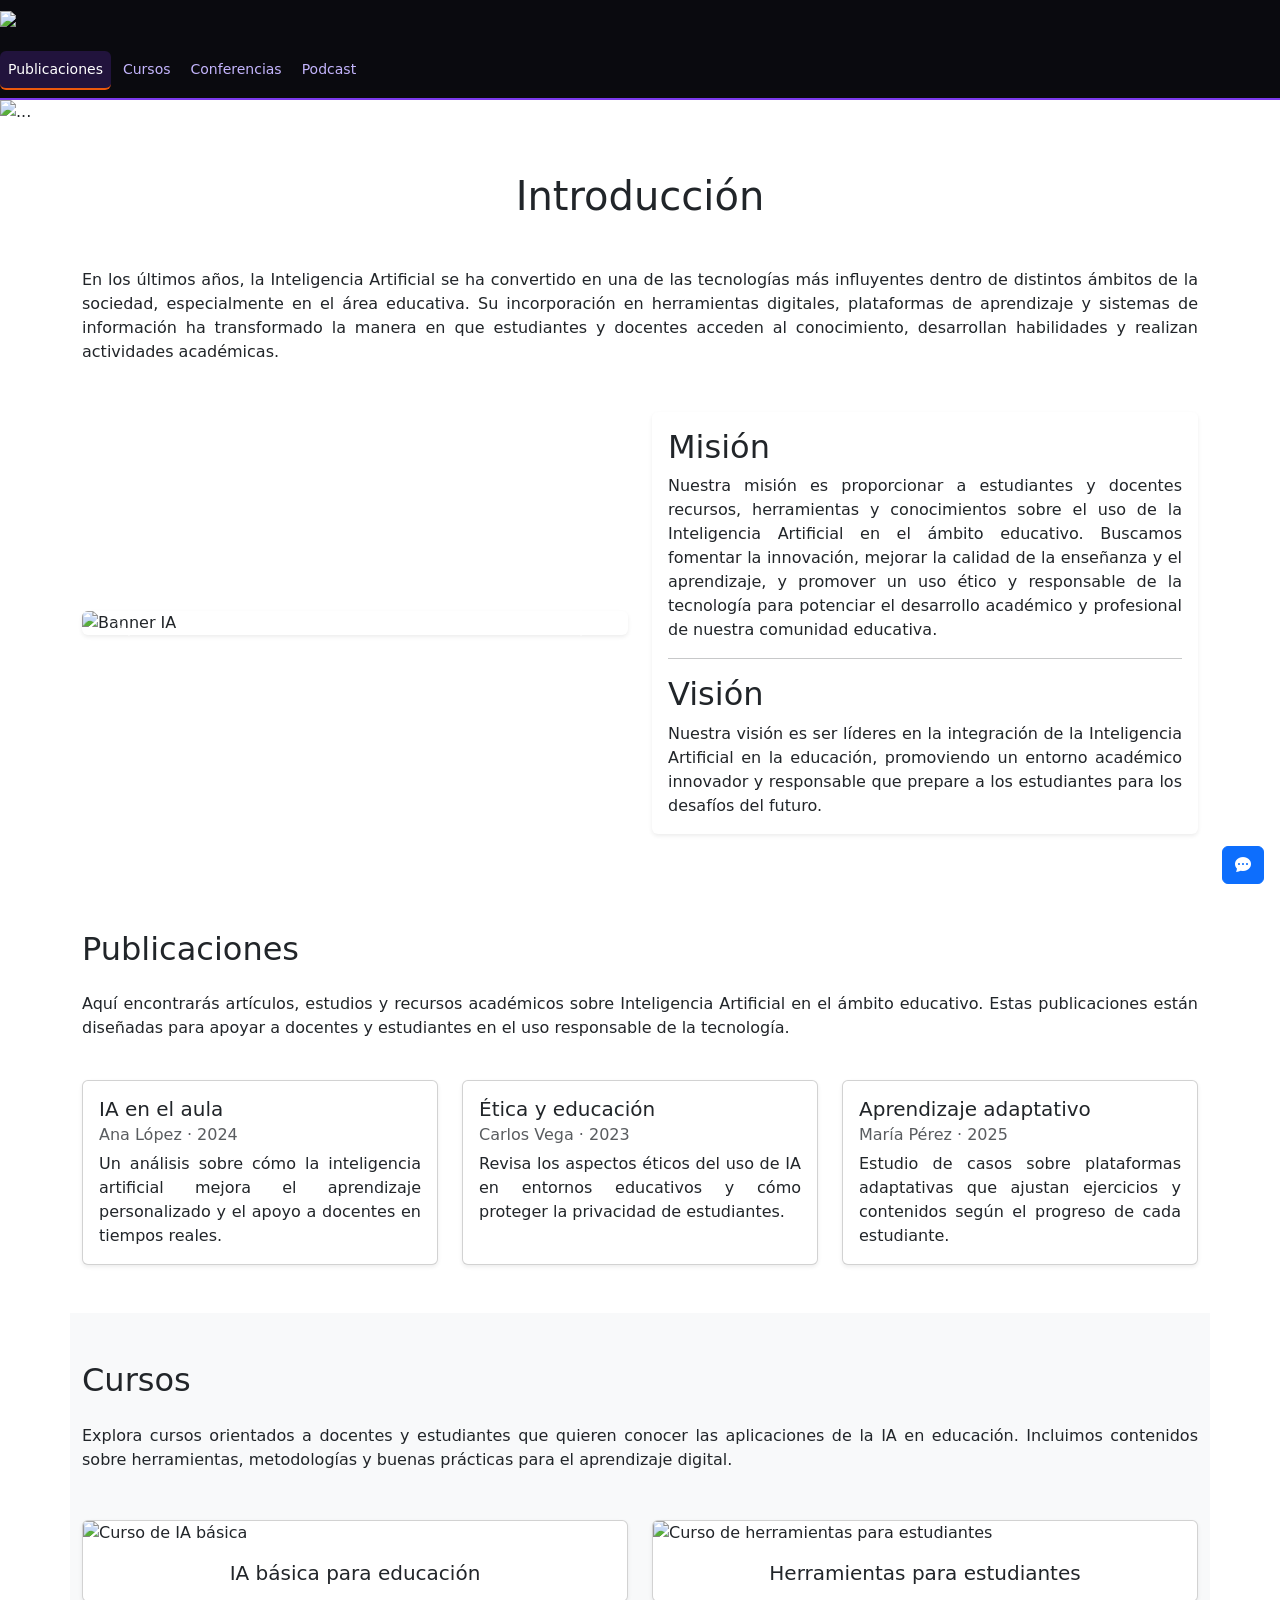
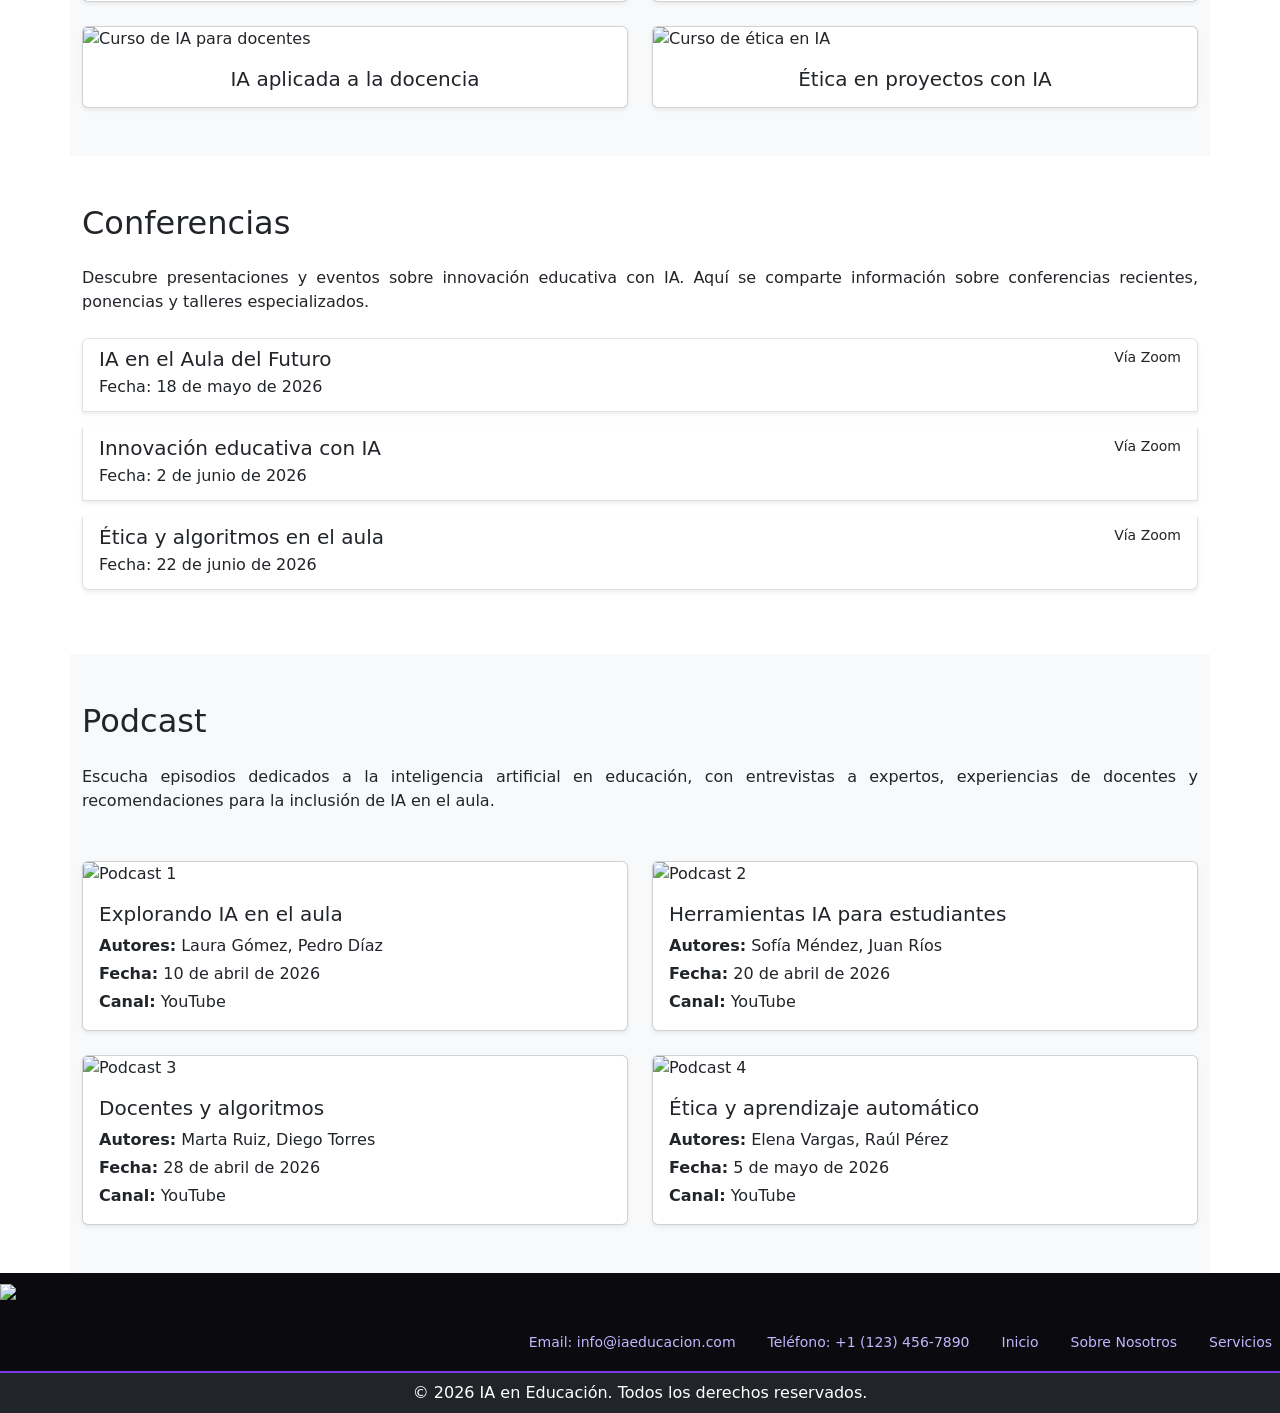
==== Index.html @ c2a64fc9 "Add files via upload" ====
<!doctype html>
<html lang="en">
  <head>
    <meta charset="utf-8">
    <meta name="viewport" content="width=device-width, initial-scale=1">
    <title>IA en educación e investigación</title>
    <link href="https://cdn.jsdelivr.net/npm/bootstrap@5.3.8/dist/css/bootstrap.min.css" rel="stylesheet" integrity="sha384-sRIl4kxILFvY47J16cr9ZwB07vP4J8+LH7qKQnuqkuIAvNWLzeN8tE5YBujZqJLB" crossorigin="anonymous">
    <link rel="stylesheet" href="https://cdn.jsdelivr.net/npm/bootstrap-icons@1.10.5/font/bootstrap-icons.css">
    <link rel="stylesheet" href="Styles.css">
  </head>

  <body>

    <!-- Navegación -->

    <nav class="navbar navbar-expand-lg navbar-dark ia-navbar sticky-top">
      <div class="container-x1">
        <a class="navbar-brand" href="#">
          <img src="Logos/Logo.png" height="40" class="d-inline-block align-text-top">
        </a>
        <button class="navbar-toggler" type="button" data-bs-toggle="collapse" data-bs-target="#navMenu">
          <span class="navbar-toggler-icon"></span>
        </button>
        <div class="collapse navbar-collapse justify-content-end" id="navMenu">
          <ul class="navbar-nav gap-1">
            <li class="nav-item">
              <a class="nav-link ia-nav-link active" href="#publicaciones">Publicaciones</a>
            </li>
            <li class="nav-item">
              <a class="nav-link ia-nav-link" href="#cursos">Cursos</a>
            </li>
            <li class="nav-item">
              <a class="nav-link ia-nav-link" href="#conferencias">Conferencias</a>
            </li>
            <li class="nav-item">
              <a class="nav-link ia-nav-link" href="#podcast">Podcast</a> 
            </li>
          </ul>
        </div>
      </div>
   </nav>
      
    <!-- Carrusel -->

    <div id="carouselExampleSlidesOnly" class="carousel slide" data-bs-ride="carousel">
        <div class="carousel-inner" data-bs-interval="1000">
            <div class="carousel-item active">
              <img src="Logos/Banner.png" class="d-block w-100" alt="...">
            </div>
           <div class="carousel-item">
             <img src="Logos/IA_Alumno.png" class="d-block w-100" alt="...">
           </div>
           <div class="carousel-item">
             <img src="Logos/IA_Docente.png" class="d-block w-100" alt="...">
           </div>
           <div class="carousel-item">
             <img src="Logos/Banner.png" class="d-block w-100" alt="...">
           </div>

       </div>
   </div> 

   <!-- Introducción -->
    <section class="container py-5">
      <div class="text-center mb-5">
        <h1>Introducción</h1>
      </div>
      <p class="mb-5" style="text-align: justify;">
        En los últimos años, la Inteligencia Artificial se ha convertido en una de las tecnologías más influyentes
        dentro de distintos ámbitos de la sociedad, especialmente en el área educativa. Su incorporación en herramientas digitales,
        plataformas de aprendizaje y sistemas de información ha transformado la manera en que estudiantes y docentes acceden al conocimiento,
        desarrollan habilidades y realizan actividades académicas.
      </p>

      <!--carrosel-->

      <div class="row align-items-center gy-4">
        <div class="col-lg-6">
          <div id="secondaryCarousel" class="carousel slide" data-bs-ride="carousel">
            <div class="carousel-indicators">
              <button type="button" data-bs-target="#secondaryCarousel" data-bs-slide-to="0" class="active" aria-current="true" aria-label="Slide 1"></button>
              <button type="button" data-bs-target="#secondaryCarousel" data-bs-slide-to="1" aria-label="Slide 2"></button>
              <button type="button" data-bs-target="#secondaryCarousel" data-bs-slide-to="2" aria-label="Slide 3"></button>
            </div>
            <div class="carousel-inner rounded shadow-sm">
              <div class="carousel-item active">
                <img src="Logos/Banner.png" class="d-block w-100" alt="Banner IA">
              </div>
              <div class="carousel-item">
                <img src="Logos/IA_Alumno.png" class="d-block w-100" alt="IA para alumnos">
              </div>
              <div class="carousel-item">
                <img src="Logos/IA_Docente.png" class="d-block w-100" alt="IA para docentes">
              </div>
            </div>
            <button class="carousel-control-prev" type="button" data-bs-target="#secondaryCarousel" data-bs-slide="prev">
              <span class="carousel-control-prev-icon" aria-hidden="true"></span>
              <span class="visually-hidden">Anterior</span>
            </button>
            <button class="carousel-control-next" type="button" data-bs-target="#secondaryCarousel" data-bs-slide="next">
              <span class="carousel-control-next-icon" aria-hidden="true"></span>
              <span class="visually-hidden">Siguiente</span>
            </button>
          </div>
        </div>
 
       <!--Mision/Visión-->

        <div class="col-lg-6">
          <div class="card border-0 shadow-sm">
            <div class="card-body">
              <h2 class="card-title">Misión</h2>
              <p class="card-text" style="text-align: justify;">
                Nuestra misión es proporcionar a estudiantes y docentes recursos, herramientas y conocimientos sobre el uso de la Inteligencia Artificial
                en el ámbito educativo. Buscamos fomentar la innovación, mejorar la calidad de la enseñanza y el aprendizaje, y promover un uso ético y responsable
                de la tecnología para potenciar el desarrollo académico y profesional de nuestra comunidad educativa.
              </p>
              <hr>
              <h2 class="card-title">Visión</h2>
              <p class="card-text" style="text-align: justify;">
                Nuestra visión es ser líderes en la integración de la Inteligencia Artificial en la educación, promoviendo un entorno académico innovador y responsable
                que prepare a los estudiantes para los desafíos del futuro.
              </p>
            </div>
          </div>
        </div>
      </div>
    </section>

    <!-- Secciones del menú -->

    <!--Publicaciones-->
    <section id="publicaciones" class="container py-5">
      <h2 class="mb-4">Publicaciones</h2>
      <p style="text-align: justify;">Aquí encontrarás artículos, estudios y recursos académicos sobre Inteligencia Artificial en el ámbito educativo. Estas publicaciones están diseñadas para apoyar a docentes y estudiantes en el uso responsable de la tecnología.</p>
      <div class="row row-cols-1 row-cols-md-2 row-cols-xl-3 g-4 mt-3">
        <div class="col">
          <div class="card h-100 shadow-sm">
            <div class="card-body">
              <h5 class="card-title">IA en el aula</h5>
              <h6 class="card-subtitle mb-2 text-muted">Ana López · 2024</h6>
              <p class="card-text" style="text-align: justify;">Un análisis sobre cómo la inteligencia artificial mejora el aprendizaje personalizado y el apoyo a docentes en tiempos reales.</p>
            </div>
          </div>
        </div>
        <div class="col">
          <div class="card h-100 shadow-sm">
            <div class="card-body">
              <h5 class="card-title">Ética y educación</h5>
              <h6 class="card-subtitle mb-2 text-muted">Carlos Vega · 2023</h6>
              <p class="card-text" style="text-align: justify;">Revisa los aspectos éticos del uso de IA en entornos educativos y cómo proteger la privacidad de estudiantes.</p>
            </div>
          </div>
        </div>
        <div class="col">
          <div class="card h-100 shadow-sm">
            <div class="card-body">
              <h5 class="card-title">Aprendizaje adaptativo</h5>
              <h6 class="card-subtitle mb-2 text-muted">María Pérez · 2025</h6>
              <p class="card-text" style="text-align: justify;">Estudio de casos sobre plataformas adaptativas que ajustan ejercicios y contenidos según el progreso de cada estudiante.</p>
            </div>
          </div>
        </div>
      </div>
    </section>

    <!--Cursos-->

    <section id="cursos" class="container py-5 bg-light">
      <h2 class="mb-4">Cursos</h2>
      <p style="text-align: justify;">Explora cursos orientados a docentes y estudiantes que quieren conocer las aplicaciones de la IA en educación. Incluimos contenidos sobre herramientas, metodologías y buenas prácticas para el aprendizaje digital.</p>
      <div class="row row-cols-1 row-cols-md-2 g-4 mt-4">
        <div class="col">
          <div class="card h-100 shadow-sm">
            <img src="Logos/Banner.png" class="card-img-top" alt="Curso de IA básica">
            <div class="card-body text-center">
              <h5 class="card-title mb-0">IA básica para educación</h5>
            </div>
          </div>
        </div>
        <div class="col">
          <div class="card h-100 shadow-sm">
            <img src="Logos/IA_Alumno.png" class="card-img-top" alt="Curso de herramientas para estudiantes">
            <div class="card-body text-center">
              <h5 class="card-title mb-0">Herramientas para estudiantes</h5>
            </div>
          </div>
        </div>
        <div class="col">
          <div class="card h-100 shadow-sm">
            <img src="Logos/IA_Docente.png" class="card-img-top" alt="Curso de IA para docentes">
            <div class="card-body text-center">
              <h5 class="card-title mb-0">IA aplicada a la docencia</h5>
            </div>
          </div>
        </div>
        <div class="col">
          <div class="card h-100 shadow-sm">
            <img src="Logos/Logo.png" class="card-img-top" alt="Curso de ética en IA">
            <div class="card-body text-center">
              <h5 class="card-title mb-0">Ética en proyectos con IA</h5>
            </div>
          </div>
        </div>
      </div>
    </section>

    <!-- Conferencias -->

    <section id="conferencias" class="container py-5">
      <h2 class="mb-4">Conferencias</h2>
      <p style="text-align: justify;">Descubre presentaciones y eventos sobre innovación educativa con IA. Aquí se comparte información sobre conferencias recientes, ponencias y talleres especializados.</p>
      <div class="list-group mt-4">
        <div class="list-group-item list-group-item-action shadow-sm mb-3">
          <div class="d-flex w-100 justify-content-between">
            <h5 class="mb-1">IA en el Aula del Futuro</h5>
            <small>Vía Zoom</small>
          </div>
          <p class="mb-1">Fecha: 18 de mayo de 2026</p>
        </div>
        <div class="list-group-item list-group-item-action shadow-sm mb-3">
          <div class="d-flex w-100 justify-content-between">
            <h5 class="mb-1">Innovación educativa con IA</h5>
            <small>Vía Zoom</small>
          </div>
          <p class="mb-1">Fecha: 2 de junio de 2026</p>
        </div>
        <div class="list-group-item list-group-item-action shadow-sm mb-3">
          <div class="d-flex w-100 justify-content-between">
            <h5 class="mb-1">Ética y algoritmos en el aula</h5>
            <small>Vía Zoom</small>
          </div>
          <p class="mb-1">Fecha: 22 de junio de 2026</p>
        </div>
      </div>
    </section>

    <!-- Podcast -->

    <section id="podcast" class="container py-5 bg-light">
      <h2 class="mb-4">Podcast</h2>
      <p style="text-align: justify;">Escucha episodios dedicados a la inteligencia artificial en educación, con entrevistas a expertos, experiencias de docentes y recomendaciones para la inclusión de IA en el aula.</p>
      <div class="row row-cols-1 row-cols-md-2 g-4 mt-4">
        <div class="col">
          <div class="card h-100 shadow-sm">
            <img src="Logos/Banner.png" class="card-img-top" alt="Podcast 1">
            <div class="card-body">
              <h5 class="card-title">Explorando IA en el aula</h5>
              <p class="mb-1"><strong>Autores:</strong> Laura Gómez, Pedro Díaz</p>
              <p class="mb-1"><strong>Fecha:</strong> 10 de abril de 2026</p>
              <p class="mb-0"><strong>Canal:</strong> YouTube </p>
            </div>
          </div>
        </div>
        <div class="col">
          <div class="card h-100 shadow-sm">
            <img src="Logos/IA_Alumno.png" class="card-img-top" alt="Podcast 2">
            <div class="card-body">
              <h5 class="card-title">Herramientas IA para estudiantes</h5>
              <p class="mb-1"><strong>Autores:</strong> Sofía Méndez, Juan Ríos</p>
              <p class="mb-1"><strong>Fecha:</strong> 20 de abril de 2026</p>
              <p class="mb-0"><strong>Canal:</strong> YouTube </p>
            </div>
          </div>
        </div>
        <div class="col">
          <div class="card h-100 shadow-sm">
            <img src="Logos/IA_Docente.png" class="card-img-top" alt="Podcast 3">
            <div class="card-body">
              <h5 class="card-title">Docentes y algoritmos</h5>
              <p class="mb-1"><strong>Autores:</strong> Marta Ruiz, Diego Torres</p>
              <p class="mb-1"><strong>Fecha:</strong> 28 de abril de 2026</p>
              <p class="mb-0"><strong>Canal:</strong> YouTube </p>
            </div>
          </div>
        </div>
        <div class="col">
          <div class="card h-100 shadow-sm">
            <img src="Logos/Logo.png" class="card-img-top" alt="Podcast 4">
            <div class="card-body">
              <h5 class="card-title">Ética y aprendizaje automático</h5>
              <p class="mb-1"><strong>Autores:</strong> Elena Vargas, Raúl Pérez</p>
              <p class="mb-1"><strong>Fecha:</strong> 5 de mayo de 2026</p>
              <p class="mb-0"><strong>Canal:</strong> YouTube </p>
            </div>
          </div>
        </div>
      </div>
    </section>

    <!--Footer-->
    <footer class="navbar navbar-expand-lg navbar-dark ia-navbar">
      <div class="container-x1 w-100">
        <a class="navbar-brand" href="#">
          <img src="Logos/Logo.png" height="40" class="d-inline-block align-text-top">
        </a>
        <button class="navbar-toggler" type="button" data-bs-toggle="collapse" data-bs-target="#footerMenu">
          <span class="navbar-toggler-icon"></span>
        </button>
        <div class="collapse navbar-collapse justify-content-end" id="footerMenu">
          <ul class="navbar-nav gap-3">
            <li class="nav-item">
              <span class="nav-link ia-nav-link">Email: info@iaeducacion.com</span>
            </li>
            <li class="nav-item">
              <span class="nav-link ia-nav-link">Teléfono: +1 (123) 456-7890</span>
            </li>
            <li class="nav-item">
              <a class="nav-link ia-nav-link" href="#">Inicio</a>
            </li>
            <li class="nav-item">
              <a class="nav-link ia-nav-link" href="#">Sobre Nosotros</a>
            </li>
            <li class="nav-item">
              <a class="nav-link ia-nav-link" href="#">Servicios</a>
            </li>
          </ul>
        </div>
      </div>
    </footer>
    <div class="bg-dark text-white text-center py-2">
      <p class="mb-0">&copy; 2026 IA en Educación. Todos los derechos reservados.</p>
    </div>

    <!-- Contacto -->

    <div class="modal fade" id="contactModal" tabindex="-1" aria-labelledby="contactModalLabel" aria-hidden="true">
      <div class="modal-dialog">
        <div class="modal-content">
          <div class="modal-header">
            <h5 class="modal-title" id="contactModalLabel">Contacto</h5>
            <button type="button" class="btn-close" data-bs-dismiss="modal" aria-label="Close"></button>
          </div>
          <div class="modal-body">
            <form action="https://formspree.io/f/xzdkbznb" method="POST">
              <div class="mb-3">
                <label for="name" class="form-label">Nombre Completo:</label>
                <input type="text" class="form-control" id="name" name="name" required>
              </div>
              <div class="mb-3">
                <label for="email" class="form-label">Email:</label>
                <input type="email" class="form-control" id="email" name="email" required>
              </div>
              <div class="mb-3">
                <label for="message" class="form-label">Mensaje:</label>
                <textarea class="form-control" id="message" name="message" rows="3" required></textarea>
              </div>
              <button type="submit" class="btn btn-primary">Enviar</button>
            </form>
          </div>
        </div>
      </div>
    </div>
     
    <!-- Botón flotante para contacto -->
    <button type="button" class="btn btn-primary position-fixed bottom-0 end-0 m-3" data-bs-toggle="modal" data-bs-target="#contactModal" style="z-index: 1050;">
      <i class="bi bi-chat-dots-fill"></i>
    </button>

    <script src="https://cdn.jsdelivr.net/npm/bootstrap@5.3.8/dist/js/bootstrap.bundle.min.js" integrity="sha384-FKyoEForCGlyvwx9Hj09JcYn3nv7wiPVlz7YYwJrWVcXK/BmnVDxM+D2scQbITxI" crossorigin="anonymous"></script>
  </body>
</html>
---- Styles.css ----
:root{
    --dark-blank:        #0a0a0f;
    --dark-purple:       #2d1b69;
    --dark-blue:         #0f2d6b;
    --dark-green:        #0d3b2e;
    --accent-purple:     #7c3aed;
    --accent-blue:       #2563eb;
    --accent-green:      #059669;
    --warm-white:        #fafaf7;
    --warm-orange:       #ea580c;
    --warm-black:        #1a1a1a;
    --warm-orange-light: #fed7aa;
}

/* -- Navegación -- */
.ia-navbar {
    background-color: var(--dark-blank);
    border-bottom: 2px solid var(--accent-purple);
    min-height: 64px;
}
.ia-nav-link {
    color: #c4b5fd !important;
    border-radius: 6px;
    font-size: 14px;
    border-bottom: 2px solid transparent;
    transition: background 0.2s, color 0.2s;
}
.ia-nav-link:hover {
    background-color: rgba(124, 58, 237, 0.2);
    color: white !important;
}
.ia-nav-link.active {
    background-color: rgba(124, 58, 237, 0.2);
    color: white !important;
    border-bottom: 2px solid var(--warm-orange);
}
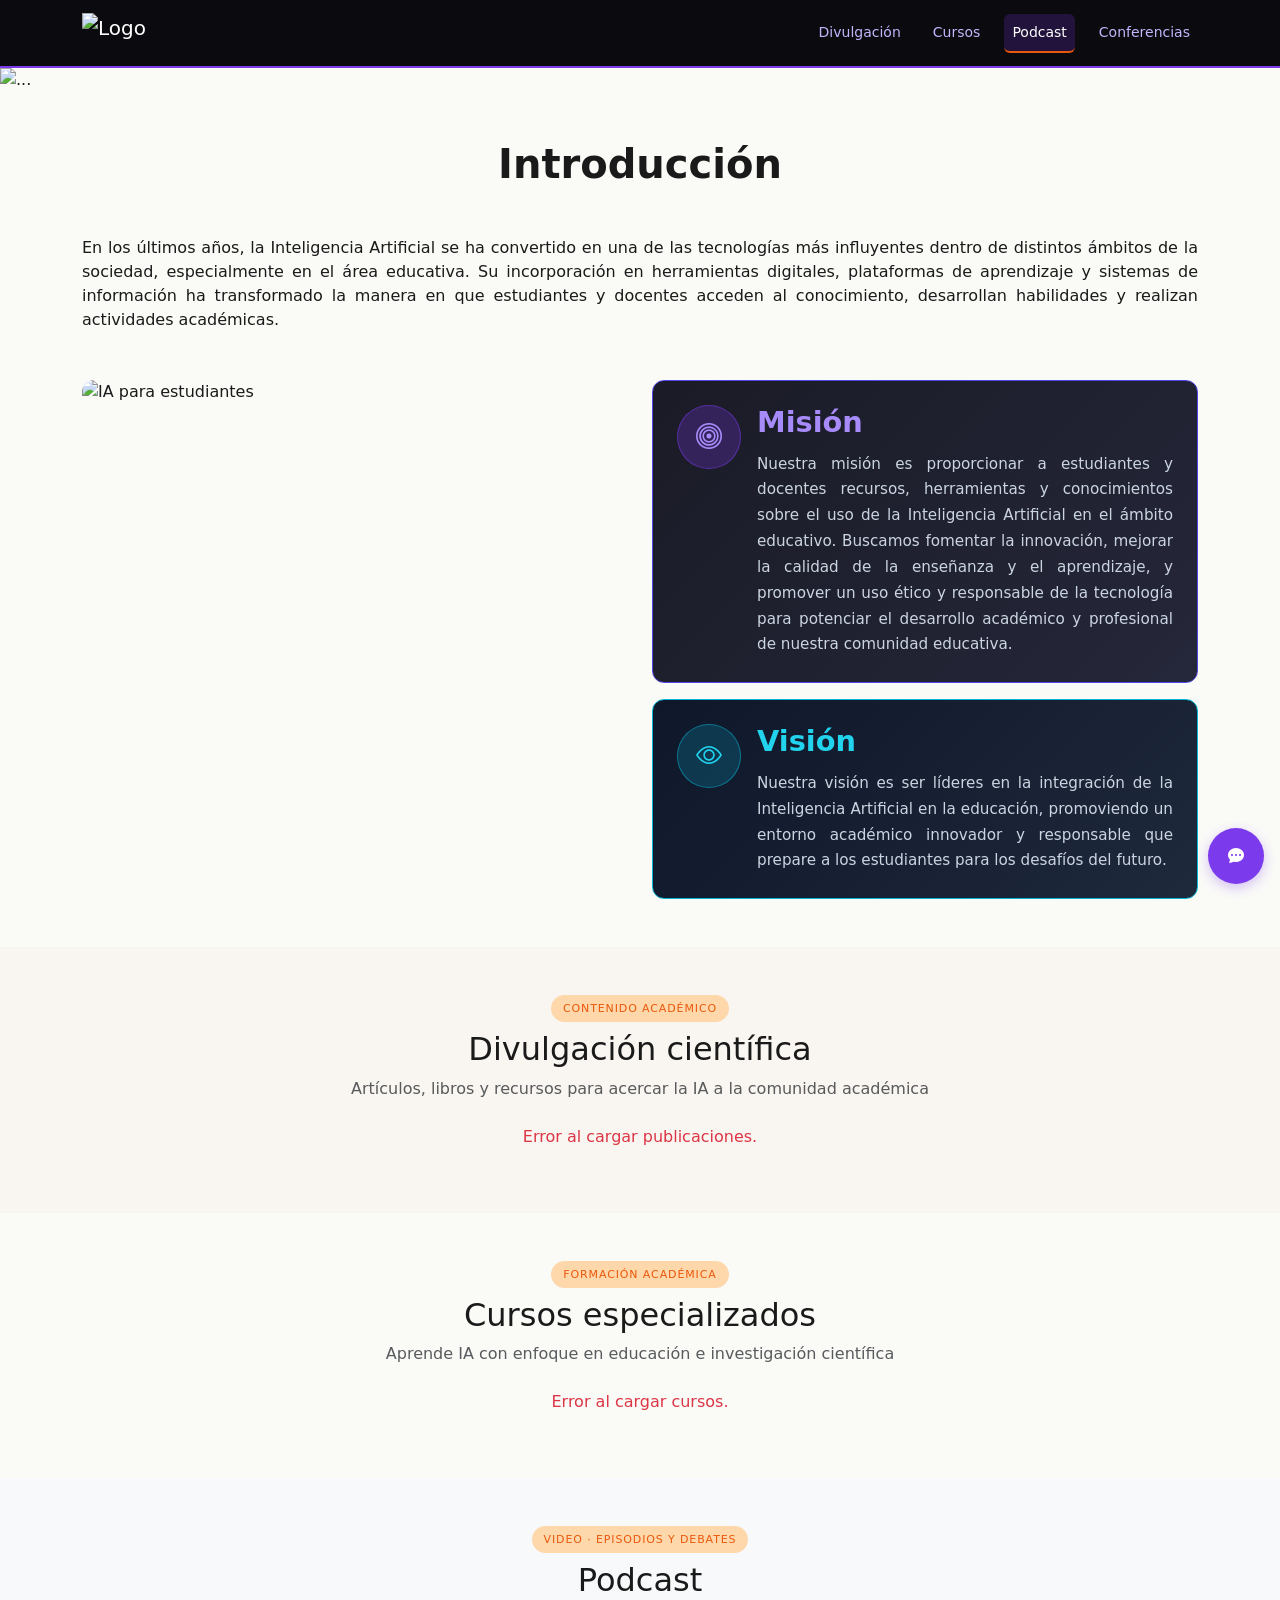
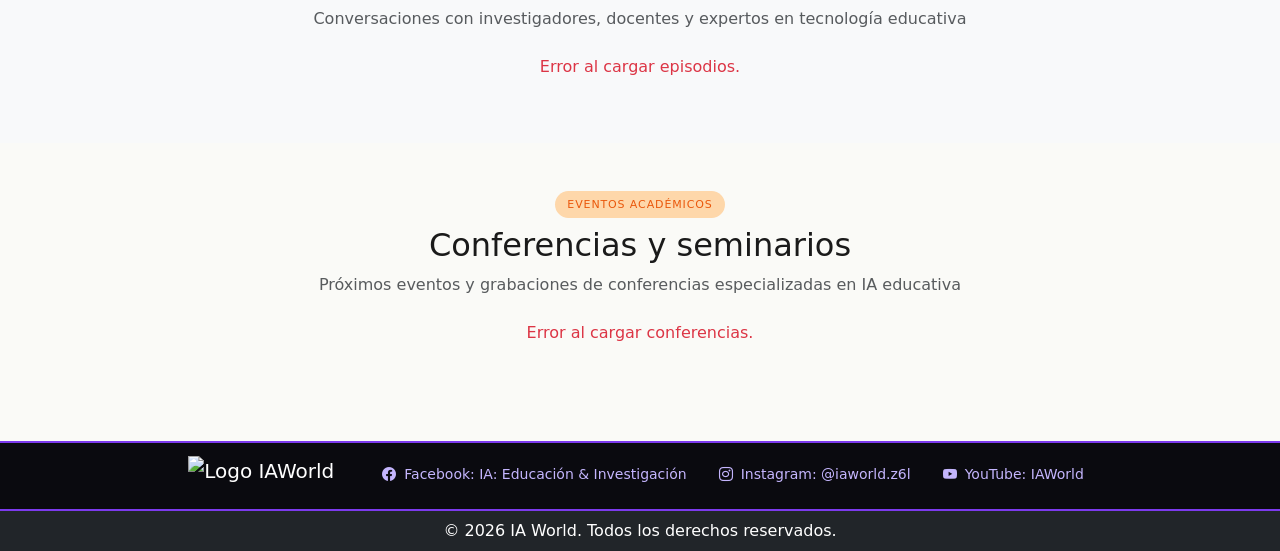
==== commit f4138668: "Add files via upload" ====
--- a/Index.html
+++ b/Index.html
@@ -6,7 +6,7 @@
     <title>IA en educación e investigación</title>
     <link href="https://cdn.jsdelivr.net/npm/bootstrap@5.3.8/dist/css/bootstrap.min.css" rel="stylesheet" integrity="sha384-sRIl4kxILFvY47J16cr9ZwB07vP4J8+LH7qKQnuqkuIAvNWLzeN8tE5YBujZqJLB" crossorigin="anonymous">
     <link rel="stylesheet" href="https://cdn.jsdelivr.net/npm/bootstrap-icons@1.10.5/font/bootstrap-icons.css">
-    <link rel="stylesheet" href="Styles.css">
+    <link rel="stylesheet" href="Styles.css?v=2.4">
   </head>
 
   <body>
@@ -14,51 +14,51 @@
     <!-- Navegación -->
 
     <nav class="navbar navbar-expand-lg navbar-dark ia-navbar sticky-top">
-      <div class="container-x1">
-        <a class="navbar-brand" href="#">
-          <img src="Logos/Logo.png" height="40" class="d-inline-block align-text-top">
+      <div class="container-xl d-flex justify-content-between align-items-center">
+
+        <!--Logo-->
+
+        <a class="navbar-brand d-flex align-items-center" href="#">
+          <img src="Recursos/Logo.png" alt="Logo" height="40">
         </a>
+
+        <!--Menú-->
+
+        <div class="collapse navbar-collapse justify-content-end" id="navMenu">
+          <ul class="navbar-nav ms-auto gap-3 align-items-center">
+
+
+            <li class="nav-item">
+              <a class="nav-link ia-nav-link active" href="#divulgacion">Divulgación</a>
+            </li>
+
+            <li class="nav-item">
+              <a class="nav-link ia-nav-link" href="#cursos">Cursos</a>
+            </li>
+
+            <li class="nav-item">
+              <a class="nav-link ia-nav-link" href="#podcast">Podcast</a>
+            </li>
+
+            <li class="nav-item">
+              <a class="nav-link ia-nav-link" href="#conferencias">Conferencias</a>
+            </li>
+
+          </ul>
+        </div>
+
+        <!--Botones-->
+
         <button class="navbar-toggler" type="button" data-bs-toggle="collapse" data-bs-target="#navMenu">
           <span class="navbar-toggler-icon"></span>
         </button>
-        <div class="collapse navbar-collapse justify-content-end" id="navMenu">
-          <ul class="navbar-nav gap-1">
-            <li class="nav-item">
-              <a class="nav-link ia-nav-link active" href="#publicaciones">Publicaciones</a>
-            </li>
-            <li class="nav-item">
-              <a class="nav-link ia-nav-link" href="#cursos">Cursos</a>
-            </li>
-            <li class="nav-item">
-              <a class="nav-link ia-nav-link" href="#conferencias">Conferencias</a>
-            </li>
-            <li class="nav-item">
-              <a class="nav-link ia-nav-link" href="#podcast">Podcast</a> 
-            </li>
-          </ul>
-        </div>
+
       </div>
    </nav>
       
-    <!-- Carrusel -->
-
-    <div id="carouselExampleSlidesOnly" class="carousel slide" data-bs-ride="carousel">
-        <div class="carousel-inner" data-bs-interval="1000">
-            <div class="carousel-item active">
-              <img src="Logos/Banner.png" class="d-block w-100" alt="...">
-            </div>
-           <div class="carousel-item">
-             <img src="Logos/IA_Alumno.png" class="d-block w-100" alt="...">
-           </div>
-           <div class="carousel-item">
-             <img src="Logos/IA_Docente.png" class="d-block w-100" alt="...">
-           </div>
-           <div class="carousel-item">
-             <img src="Logos/Banner.png" class="d-block w-100" alt="...">
-           </div>
-
-       </div>
-   </div> 
+    <!-- Banner -->
+
+      <img src="Recursos/Banner.png" class="d-block w-100" alt="...">
 
    <!-- Introducción -->
     <section class="container py-5">
@@ -74,252 +74,411 @@
 
       <!--carrosel-->
 
-      <div class="row align-items-center gy-4">
+      <div class="row gy-4 d-flex align-items-stretch">
         <div class="col-lg-6">
-          <div id="secondaryCarousel" class="carousel slide" data-bs-ride="carousel">
-            <div class="carousel-indicators">
-              <button type="button" data-bs-target="#secondaryCarousel" data-bs-slide-to="0" class="active" aria-current="true" aria-label="Slide 1"></button>
-              <button type="button" data-bs-target="#secondaryCarousel" data-bs-slide-to="1" aria-label="Slide 2"></button>
-              <button type="button" data-bs-target="#secondaryCarousel" data-bs-slide-to="2" aria-label="Slide 3"></button>
-            </div>
-            <div class="carousel-inner rounded shadow-sm">
+          <div id="secondaryCarousel" class="carousel slide" data-bs-ride="carousel" style="height: 500px;">
+            <div class="carousel-inner rounded shadow-sm h-100">
               <div class="carousel-item active">
-                <img src="Logos/Banner.png" class="d-block w-100" alt="Banner IA">
+                <img src="Recursos/Estudiante_IA.png" class="d-block w-100 h-100 object-fit-cover" alt="IA para estudiantes">
               </div>
               <div class="carousel-item">
-                <img src="Logos/IA_Alumno.png" class="d-block w-100" alt="IA para alumnos">
+                <img src="Recursos/Docente_IA.png" class="d-block w-100 h-100 object-fit-cover" alt="IA para docentes">
               </div>
               <div class="carousel-item">
-                <img src="Logos/IA_Docente.png" class="d-block w-100" alt="IA para docentes">
-              </div>
-            </div>
-            <button class="carousel-control-prev" type="button" data-bs-target="#secondaryCarousel" data-bs-slide="prev">
-              <span class="carousel-control-prev-icon" aria-hidden="true"></span>
-              <span class="visually-hidden">Anterior</span>
-            </button>
-            <button class="carousel-control-next" type="button" data-bs-target="#secondaryCarousel" data-bs-slide="next">
-              <span class="carousel-control-next-icon" aria-hidden="true"></span>
-              <span class="visually-hidden">Siguiente</span>
-            </button>
+                <img src="Recursos/Aula_IA.png" class="d-block w-100 h-100 object-fit-cover" alt="IA para aulas">
+              </div>
+            </div>
           </div>
         </div>
  
        <!--Mision/Visión-->
 
-        <div class="col-lg-6">
-          <div class="card border-0 shadow-sm">
-            <div class="card-body">
-              <h2 class="card-title">Misión</h2>
-              <p class="card-text" style="text-align: justify;">
+        <div class="col-lg-6 d-flex flex-column gap-3">
+
+          <!-- Misión -->
+          <div class="mision-section d-flex gap-3 align-items-start">
+            <div class="mv-icon-wrap mv-icon-purple flex-shrink-0">
+              <i class="bi bi-bullseye"></i>
+            </div>
+            <div>
+              <h2 class="mv-title mv-title-purple">Misión</h2>
+              <p class="mv-text" style="text-align: justify;">
                 Nuestra misión es proporcionar a estudiantes y docentes recursos, herramientas y conocimientos sobre el uso de la Inteligencia Artificial
                 en el ámbito educativo. Buscamos fomentar la innovación, mejorar la calidad de la enseñanza y el aprendizaje, y promover un uso ético y responsable
                 de la tecnología para potenciar el desarrollo académico y profesional de nuestra comunidad educativa.
               </p>
-              <hr>
-              <h2 class="card-title">Visión</h2>
-              <p class="card-text" style="text-align: justify;">
+            </div>
+          </div>
+
+          <!-- Visión -->
+          <div class="vision-section d-flex gap-3 align-items-start">
+            <div class="mv-icon-wrap mv-icon-cyan flex-shrink-0">
+              <i class="bi bi-eye"></i>
+            </div>
+            <div>
+              <h2 class="mv-title mv-title-cyan">Visión</h2>
+              <p class="mv-text" style="text-align: justify;">
                 Nuestra visión es ser líderes en la integración de la Inteligencia Artificial en la educación, promoviendo un entorno académico innovador y responsable
                 que prepare a los estudiantes para los desafíos del futuro.
               </p>
             </div>
           </div>
+
         </div>
       </div>
     </section>
 
+
     <!-- Secciones del menú -->
 
     <!--Publicaciones-->
-    <section id="publicaciones" class="container py-5">
-      <h2 class="mb-4">Publicaciones</h2>
-      <p style="text-align: justify;">Aquí encontrarás artículos, estudios y recursos académicos sobre Inteligencia Artificial en el ámbito educativo. Estas publicaciones están diseñadas para apoyar a docentes y estudiantes en el uso responsable de la tecnología.</p>
-      <div class="row row-cols-1 row-cols-md-2 row-cols-xl-3 g-4 mt-3">
-        <div class="col">
-          <div class="card h-100 shadow-sm">
-            <div class="card-body">
-              <h5 class="card-title">IA en el aula</h5>
-              <h6 class="card-subtitle mb-2 text-muted">Ana López · 2024</h6>
-              <p class="card-text" style="text-align: justify;">Un análisis sobre cómo la inteligencia artificial mejora el aprendizaje personalizado y el apoyo a docentes en tiempos reales.</p>
-            </div>
-          </div>
-        </div>
-        <div class="col">
-          <div class="card h-100 shadow-sm">
-            <div class="card-body">
-              <h5 class="card-title">Ética y educación</h5>
-              <h6 class="card-subtitle mb-2 text-muted">Carlos Vega · 2023</h6>
-              <p class="card-text" style="text-align: justify;">Revisa los aspectos éticos del uso de IA en entornos educativos y cómo proteger la privacidad de estudiantes.</p>
-            </div>
-          </div>
-        </div>
-        <div class="col">
-          <div class="card h-100 shadow-sm">
-            <div class="card-body">
-              <h5 class="card-title">Aprendizaje adaptativo</h5>
-              <h6 class="card-subtitle mb-2 text-muted">María Pérez · 2025</h6>
-              <p class="card-text" style="text-align: justify;">Estudio de casos sobre plataformas adaptativas que ajustan ejercicios y contenidos según el progreso de cada estudiante.</p>
-            </div>
-          </div>
+    <section id="divulgacion" class="py-5 bg-cream">
+      <div class="container-xl">
+        <div class="text-center mb-4">
+          <span class="badge ia-tag-warm mb-2">Contenido académico</span>
+          <h2 class="fw-medium text-dark-warm">Divulgación científica</h2>
+          <p class="text-muted">Artículos, libros y recursos para acercar la IA a la comunidad académica</p>
+        </div>
+        <div class="list-group">
+          <a href="https://zenodo.org/records/18007609" target="_blank" rel="noopener noreferrer" class="list-group-item list-group-item-action shadow-sm mb-2">
+            <div class="d-flex gap-3">
+              <div class="divul-icon icon-purple flex-shrink-0">📖</div>
+              <div class="w-100">
+                <small class="text-muted d-block mb-1">Libro </small>
+                <h6 class="fw-medium mb-1">Uso, regulación y retos de la Inteligencia Artificial en la Educación Superior</h6>
+                <p class="text-muted small mb-2">Editores: Carlos Arturo Torres Gastelú, Patricia Lagunes Domínguez, Agustín Lagunes Domínguez. </p>
+                <span class="ia-link-tag">→ Leer libro</span>
+              </div>
+            </div>
+          </a>
+ 
+          <a href="https://unesdoc.unesco.org/ark:/48223/pf0000393812" target="_blank" rel="noopener noreferrer" class="list-group-item list-group-item-action shadow-sm mb-2">
+            <div class="d-flex gap-3">
+              <div class="divul-icon icon-blue flex-shrink-0">📖</div>
+              <div class="w-100">
+                <small class="text-muted d-block mb-1">Libro </small>
+                <h6 class="fw-medium mb-1">Marco de competencias para estudiantes en materia de IA</h6>
+                <p class="text-muted small mb-2">UNESCO</p>
+                <span class="ia-link-tag">→ Leer libro</span>
+              </div>
+            </div>
+          </a>
+ 
+          <a href="https://unifranz.edu.bo/wp-content/uploads/2025/05/INFOGRAFIA-BLOG-HERRAMIENTAS-IA-PARA-INVESTIGACION.png" target="_blank" rel="noopener noreferrer" class="list-group-item list-group-item-action shadow-sm mb-2">
+            <div class="d-flex gap-3">
+              <div class="divul-icon icon-green flex-shrink-0">📊</div>
+              <div class="w-100">
+                <small class="text-muted d-block mb-1">Infografía </small>
+                <h6 class="fw-medium mb-1">16 Herramientas de IA para Investigación Académica</h6>
+                <p class="text-muted small mb-2">Por: Manuel Joao Filameno Nuñez.</p>
+                <span class="ia-link-tag">→ Ver infografía</span>
+              </div>
+            </div>
+          </a>
+ 
+          <a href="https://www.researchgate.net/publication/386342331" target="_blank" rel="noopener noreferrer" class="list-group-item list-group-item-action shadow-sm mb-2">
+            <div class="d-flex gap-3">
+              <div class="divul-icon icon-green flex-shrink-0">📑</div>
+              <div class="w-100">
+                <small class="text-muted d-block mb-1">Reporte </small>
+                <h6 class="fw-medium mb-1">Reporte sobre el uso de Inteligencia Artificial en el trabajo de investigación</h6>
+                <p class="text-muted small mb-2">Elaborado por: Agustín Lagunes Domínguez.</p>
+                <span class="ia-link-tag">→ Leer reporte</span>
+              </div>
+            </div>
+          </a>
         </div>
       </div>
     </section>
 
     <!--Cursos-->
 
-    <section id="cursos" class="container py-5 bg-light">
-      <h2 class="mb-4">Cursos</h2>
-      <p style="text-align: justify;">Explora cursos orientados a docentes y estudiantes que quieren conocer las aplicaciones de la IA en educación. Incluimos contenidos sobre herramientas, metodologías y buenas prácticas para el aprendizaje digital.</p>
-      <div class="row row-cols-1 row-cols-md-2 g-4 mt-4">
-        <div class="col">
-          <div class="card h-100 shadow-sm">
-            <img src="Logos/Banner.png" class="card-img-top" alt="Curso de IA básica">
-            <div class="card-body text-center">
-              <h5 class="card-title mb-0">IA básica para educación</h5>
-            </div>
-          </div>
-        </div>
-        <div class="col">
-          <div class="card h-100 shadow-sm">
-            <img src="Logos/IA_Alumno.png" class="card-img-top" alt="Curso de herramientas para estudiantes">
-            <div class="card-body text-center">
-              <h5 class="card-title mb-0">Herramientas para estudiantes</h5>
-            </div>
-          </div>
-        </div>
-        <div class="col">
-          <div class="card h-100 shadow-sm">
-            <img src="Logos/IA_Docente.png" class="card-img-top" alt="Curso de IA para docentes">
-            <div class="card-body text-center">
-              <h5 class="card-title mb-0">IA aplicada a la docencia</h5>
-            </div>
-          </div>
-        </div>
-        <div class="col">
-          <div class="card h-100 shadow-sm">
-            <img src="Logos/Logo.png" class="card-img-top" alt="Curso de ética en IA">
-            <div class="card-body text-center">
-              <h5 class="card-title mb-0">Ética en proyectos con IA</h5>
-            </div>
-          </div>
-        </div>
-      </div>
+    <section id="cursos" class="py-5 bg-warm-white">
+      <div class="container-xl">
+        <div class="text-center mb-4">
+          <span class="badge ia-tag-warm mb-2">Formación académica</span>
+          <h2 class="fw-medium text-dark-warm">Cursos especializados</h2>
+          <p class="text-muted">Aprende IA con enfoque en educación e investigación científica</p>
+        </div>
+      <div class="row g-4">
+ 
+        <!-- Curso 1 -->
+        <div class="col-12 col-sm-6 col-xl-3">
+          <div class="card ia-card h-100 border-0 cursor-pointer" data-curso-id="introduccion-ia-docentes" style="cursor: pointer;">
+            <div class="curso-banner banner-purple">
+              <span class="curso-price">Gratuito</span>
+              <div class="curso-dot dot-green"></div>
+              <span class="curso-chip">Fundamentos</span>
+            </div>
+            <div class="card-body">
+              <h6 class="card-title fw-medium">Introducción a la IA para docentes</h6>
+              <p class="card-text text-muted small">Principios fundamentales de la IA y cómo integrarla en el aula de forma práctica y ética.</p>
+              <div class="d-flex justify-content-between align-items-center mt-3">
+                <span class="badge ia-level-badge">Básico</span>
+                <small class="text-muted">24 hrs</small>
+              </div>
+              <button type="button" class="btn btn-primary w-100 mt-4 btn-inscribirse" data-course="Introducción a la IA para docentes" data-price="0">Inscribirse</button>
+            </div>
+          </div>
+        </div>
+ 
+        <!-- Curso 2 -->
+        <div class="col-12 col-sm-6 col-xl-3">
+          <div class="card ia-card h-100 border-0 cursor-pointer" data-curso-id="machine-learning-ciencias" style="cursor: pointer;">
+            <div class="curso-banner banner-blue">
+              <span class="curso-price">$1500</span>
+              <div class="curso-dot dot-orange"></div>
+              <span class="curso-chip">Investigación</span>
+            </div>
+            <div class="card-body">
+              <h6 class="card-title fw-medium">Machine Learning en ciencias</h6>
+              <p class="card-text text-muted small">Modelos predictivos y análisis de datos para proyectos de investigación académica y científica.</p>
+              <div class="d-flex justify-content-between align-items-center mt-3">
+                <span class="badge ia-level-badge">Intermedio</span>
+                <small class="text-muted">48 hrs</small>
+              </div>
+              <button type="button" class="btn btn-primary w-100 mt-4 btn-inscribirse" data-course="Machine Learning en ciencias" data-price="1500">Inscribirse</button>
+            </div>
+          </div>
+        </div>
+ 
+        <!-- Curso 3 -->
+        <div class="col-12 col-sm-6 col-xl-3">
+          <div class="card ia-card h-100 border-0 cursor-pointer" data-curso-id="procesamiento-lenguaje-natural" style="cursor: pointer;">
+            <div class="curso-banner banner-green">
+              <span class="curso-price">$2000</span>
+              <div class="curso-dot dot-blue"></div>
+              <span class="curso-chip">Avanzado</span>
+            </div>
+            <div class="card-body">
+              <h6 class="card-title fw-medium">Procesamiento de lenguaje natural</h6>
+              <p class="card-text text-muted small">Técnicas de NLP para análisis de textos académicos, revisión de literatura y generación de contenido.</p>
+              <div class="d-flex justify-content-between align-items-center mt-3">
+                <span class="badge ia-level-badge">Avanzado</span>
+                <small class="text-muted">60 hrs</small>
+              </div>
+              <button type="button" class="btn btn-primary w-100 mt-4 btn-inscribirse" data-course="Procesamiento de lenguaje natural" data-price="2000">Inscribirse</button>
+            </div>
+          </div>
+        </div>
+ 
+        <!-- Curso 4 -->
+        <div class="col-12 col-sm-6 col-xl-3">
+          <div class="card ia-card h-100 border-0 cursor-pointer" data-curso-id="etica-ia-educacion" style="cursor: pointer;">
+            <div class="curso-banner banner-mixed">
+              <span class="curso-price">Gratuito</span>
+              <div class="curso-dot dot-green"></div>
+              <span class="curso-chip">Ética IA</span>
+            </div>
+            <div class="card-body">
+              <h6 class="card-title fw-medium">Ética e IA responsable en educación</h6>
+              <p class="card-text text-muted small">Implicaciones éticas del uso de IA en contextos educativos, sesgo algorítmico y regulación.</p>
+              <div class="d-flex justify-content-between align-items-center mt-3">
+                <span class="badge ia-level-badge">Todos</span>
+                <small class="text-muted">18 hrs</small>
+              </div>
+              <button type="button" class="btn btn-primary w-100 mt-4 btn-inscribirse" data-course="Ética e IA responsable en educación" data-price="0">Inscribirse</button>
+            </div>
+          </div>
+        </div>
+ 
+      </div>
+    </div>
     </section>
 
+    <!--Podcast-->
+    <section id="podcast" class="py-5 bg-light">
+      <div class="container-xl">
+        <div class="text-center mb-4">
+          <span class="badge ia-tag-warm mb-2">Video · Episodios y Debates</span>
+          <h2 class="fw-medium text-dark-warm">Podcast</h2>
+          <p class="text-muted">Conversaciones con investigadores, docentes y expertos en tecnología educativa</p>
+        </div>
+        <div class="list-group">
+          <a href="https://youtu.be/ijsrWdObnU0?si=lhzn64n9DIzGZ03E" target="_blank" rel="noopener noreferrer" class="list-group-item shadow-sm mb-2" style="text-decoration: none; color: inherit;">
+            <div class="d-flex gap-3 align-items-start">
+              <div class="flex-shrink-0">
+                <button type="button" class="btn btn-sm btn-primary rounded-circle" style="width: 40px; height: 40px; display: flex; align-items: center; justify-content: center;">
+                  <i class="bi bi-play-fill"></i>
+                </button>
+              </div>
+              <div class="flex-grow-1 min-w-0">
+                <small class="text-muted d-block mb-1">Ep. 1 · 15 marzo 2024</small>
+                <h6 class="fw-medium mb-1">Deep Talks: Inteligencia Artificial. Educación y Futuro</h6>
+                <p class="text-muted small mb-0">38 min · con Planeta Formación y Universidades</p>
+              </div>
+            </div>
+          </a>
+
+          <a href="https://youtu.be/18QBF0LifbY?si=sogsHtZaVv_5JR6u" target="_blank" rel="noopener noreferrer" class="list-group-item shadow-sm mb-2" style="text-decoration: none; color: inherit;">
+            <div class="d-flex gap-3 align-items-start">
+              <div class="flex-shrink-0">
+                <button type="button" class="btn btn-sm btn-primary rounded-circle" style="width: 40px; height: 40px; display: flex; align-items: center; justify-content: center;">
+                  <i class="bi bi-play-fill"></i>
+                </button>
+              </div>
+              <div class="flex-grow-1 min-w-0">
+                <small class="text-muted d-block mb-1">Ep. 5 · 7 oct 2020</small>
+                <h6 class="fw-medium mb-1">Las claves educativas en la era de la inteligencia artificial</h6>
+                <p class="text-muted small mb-0">58 min · con Kai-Fu Lee</p>
+              </div>
+            </div>
+          </a>
+
+          <a href="https://youtu.be/MZhKDt86PX8?si=y2V00V5-LdbYNt0Q" target="_blank" rel="noopener noreferrer" class="list-group-item shadow-sm mb-2" style="text-decoration: none; color: inherit;">
+            <div class="d-flex gap-3 align-items-start">
+              <div class="flex-shrink-0">
+                <button type="button" class="btn btn-sm btn-primary rounded-circle" style="width: 40px; height: 40px; display: flex; align-items: center; justify-content: center;">
+                  <i class="bi bi-play-fill"></i>
+                </button>
+              </div>
+              <div class="flex-grow-1 min-w-0">
+                <small class="text-muted d-block mb-1">Ep. 1 · 27 nov 2023</small>
+                <h6 class="fw-medium mb-1">IA en educación: Del miedo a la oportunidad</h6>
+                <p class="text-muted small mb-0">18 min · con María Agustina Ibañez</p>
+              </div>
+            </div>
+          </a>
+
+          <a href="https://youtu.be/Isi3h8dQ7Kw?si=gBDVBCH9J5ZVXjW1" target="_blank" rel="noopener noreferrer" class="list-group-item shadow-sm mb-2" style="text-decoration: none; color: inherit;">
+            <div class="d-flex gap-3 align-items-start">
+              <div class="flex-shrink-0">
+                <button type="button" class="btn btn-sm btn-primary rounded-circle" style="width: 40px; height: 40px; display: flex; align-items: center; justify-content: center;">
+                  <i class="bi bi-play-fill"></i>
+                </button>
+              </div>
+              <div class="flex-grow-1 min-w-0">
+                <small class="text-muted d-block mb-1">Ep. 1 · 11 sep 2025</small>
+                <h6 class="fw-medium mb-1">Desafíos de la IA en la educación</h6>
+                <p class="text-muted small mb-0">31 min · con Milenio</p>
+              </div>
+            </div>
+          </a>
+        </div>
+      </div>
+    </section>
+
+
     <!-- Conferencias -->
 
-    <section id="conferencias" class="container py-5">
-      <h2 class="mb-4">Conferencias</h2>
-      <p style="text-align: justify;">Descubre presentaciones y eventos sobre innovación educativa con IA. Aquí se comparte información sobre conferencias recientes, ponencias y talleres especializados.</p>
-      <div class="list-group mt-4">
-        <div class="list-group-item list-group-item-action shadow-sm mb-3">
-          <div class="d-flex w-100 justify-content-between">
-            <h5 class="mb-1">IA en el Aula del Futuro</h5>
-            <small>Vía Zoom</small>
-          </div>
-          <p class="mb-1">Fecha: 18 de mayo de 2026</p>
-        </div>
-        <div class="list-group-item list-group-item-action shadow-sm mb-3">
-          <div class="d-flex w-100 justify-content-between">
-            <h5 class="mb-1">Innovación educativa con IA</h5>
-            <small>Vía Zoom</small>
-          </div>
-          <p class="mb-1">Fecha: 2 de junio de 2026</p>
-        </div>
-        <div class="list-group-item list-group-item-action shadow-sm mb-3">
-          <div class="d-flex w-100 justify-content-between">
-            <h5 class="mb-1">Ética y algoritmos en el aula</h5>
-            <small>Vía Zoom</small>
-          </div>
-          <p class="mb-1">Fecha: 22 de junio de 2026</p>
-        </div>
-      </div>
-    </section>
-
-    <!-- Podcast -->
-
-    <section id="podcast" class="container py-5 bg-light">
-      <h2 class="mb-4">Podcast</h2>
-      <p style="text-align: justify;">Escucha episodios dedicados a la inteligencia artificial en educación, con entrevistas a expertos, experiencias de docentes y recomendaciones para la inclusión de IA en el aula.</p>
-      <div class="row row-cols-1 row-cols-md-2 g-4 mt-4">
-        <div class="col">
-          <div class="card h-100 shadow-sm">
-            <img src="Logos/Banner.png" class="card-img-top" alt="Podcast 1">
-            <div class="card-body">
-              <h5 class="card-title">Explorando IA en el aula</h5>
-              <p class="mb-1"><strong>Autores:</strong> Laura Gómez, Pedro Díaz</p>
-              <p class="mb-1"><strong>Fecha:</strong> 10 de abril de 2026</p>
-              <p class="mb-0"><strong>Canal:</strong> YouTube </p>
-            </div>
-          </div>
-        </div>
-        <div class="col">
-          <div class="card h-100 shadow-sm">
-            <img src="Logos/IA_Alumno.png" class="card-img-top" alt="Podcast 2">
-            <div class="card-body">
-              <h5 class="card-title">Herramientas IA para estudiantes</h5>
-              <p class="mb-1"><strong>Autores:</strong> Sofía Méndez, Juan Ríos</p>
-              <p class="mb-1"><strong>Fecha:</strong> 20 de abril de 2026</p>
-              <p class="mb-0"><strong>Canal:</strong> YouTube </p>
-            </div>
-          </div>
-        </div>
-        <div class="col">
-          <div class="card h-100 shadow-sm">
-            <img src="Logos/IA_Docente.png" class="card-img-top" alt="Podcast 3">
-            <div class="card-body">
-              <h5 class="card-title">Docentes y algoritmos</h5>
-              <p class="mb-1"><strong>Autores:</strong> Marta Ruiz, Diego Torres</p>
-              <p class="mb-1"><strong>Fecha:</strong> 28 de abril de 2026</p>
-              <p class="mb-0"><strong>Canal:</strong> YouTube </p>
-            </div>
-          </div>
-        </div>
-        <div class="col">
-          <div class="card h-100 shadow-sm">
-            <img src="Logos/Logo.png" class="card-img-top" alt="Podcast 4">
-            <div class="card-body">
-              <h5 class="card-title">Ética y aprendizaje automático</h5>
-              <p class="mb-1"><strong>Autores:</strong> Elena Vargas, Raúl Pérez</p>
-              <p class="mb-1"><strong>Fecha:</strong> 5 de mayo de 2026</p>
-              <p class="mb-0"><strong>Canal:</strong> YouTube </p>
-            </div>
-          </div>
+    <section id="conferencias" class="py-5 bg-warm-white">
+      <div class="container-xl">
+        <div class="text-center mb-4">
+          <span class="badge ia-tag-warm mb-2">Eventos académicos</span>
+          <h2 class="fw-medium text-dark-warm">Conferencias y seminarios</h2>
+          <p class="text-muted">Próximos eventos y grabaciones de conferencias especializadas en IA educativa</p>
+        </div>
+      </div>
+      <div class="row g-4 justify-content-center">
+ 
+        <div class="col-12 col-md-6 col-lg-4">
+          <div class="card ia-card overflow-hidden h-100 border-0">
+            <div class="conf-head d-flex justify-content-between align-items-start p-3">
+              <div class="conf-date-box text-center">
+                <div class="conf-day">18</div>
+                <div class="conf-month">Junio 2026</div>
+              </div>
+              <span class="conf-mode-badge">En línea</span>
+            </div>
+            <div class="card-body">
+              <h6 class="fw-medium">Personalización del aprendizaje con IA adaptativa</h6>
+              <p class="text-muted small">Dra. Sofía Ramos · CINVESTAV</p>
+              <div class="d-flex flex-wrap gap-1">
+                <span class="badge ia-conf-tag">Aprendizaje</span>
+                <span class="badge ia-conf-tag">Adaptación</span>
+                <span class="badge ia-conf-tag">Básica</span>
+                <price class="badge ia-conf-tag">Gratuita</price>
+              </div>
+            </div>
+            <button class="btn btn-conf-register btn-inscribirse w-100 rounded-0" data-course="Personalización del aprendizaje con IA adaptativa" data-price="0">
+              Inscribirse →
+            </button>
+          </div>
+        </div>
+ 
+        <div class="col-12 col-md-6 col-lg-4">
+          <div class="card ia-card overflow-hidden h-100 border-0">
+            <div class="conf-head d-flex justify-content-between align-items-start p-3">
+              <div class="conf-date-box text-center">
+                <div class="conf-day">10</div>
+                <div class="conf-month">Junio 2026</div>
+              </div>
+              <span class="conf-mode-badge">Presencial</span>
+            </div>
+            <div class="card-body">
+              <h6 class="fw-medium">IA generativa y propiedad intelectual en investigación</h6>
+              <p class="text-muted small">Dr. Pablo Salas · UNAM</p>
+              <div class="d-flex flex-wrap gap-1">
+                <span class="badge ia-conf-tag">Derechos</span>
+                <span class="badge ia-conf-tag">Ética</span>
+                <span class="badge ia-conf-tag">CDMX</span>
+                <price class="badge ia-conf-tag">$500</price>
+              </div>
+            </div>
+            <button class="btn btn-conf-register btn-inscribirse w-100 rounded-0" data-course="IA generativa y propiedad intelectual" data-price="500">
+              Inscribirse →
+            </button>
+          </div>
+        </div>
+ 
+        <div class="col-12 col-md-6 col-lg-4">
+          <div class="card ia-card overflow-hidden h-100 border-0">
+            <div class="conf-head d-flex justify-content-between align-items-start p-3">
+              <div class="conf-date-box text-center">
+                <div class="conf-day">09</div>
+                <div class="conf-month">Mayo 2026</div>
+              </div>
+              <span class="conf-mode-badge">Híbrido</span>
+            </div>
+            <div class="card-body">
+              <h6 class="fw-medium">Simposio: IA en educación superior latinoamericana</h6>
+              <p class="text-muted small">Múltiples ponentes · Red CLEI</p>
+              <div class="d-flex flex-wrap gap-1">
+                <span class="badge ia-conf-tag">Simposio</span>
+                <span class="badge ia-conf-tag">LATAM</span>
+                <span class="badge ia-conf-tag">2 días</span>
+                <price class="badge ia-conf-tag">$300</price>
+              </div>
+            </div>
+            <button class="btn btn-conf-register btn-inscribirse w-100 rounded-0" data-course="Simposio IA educación superior" data-price="300">
+              Inscribirse →
+            </button>
+          </div>
+        </div>
+ 
         </div>
       </div>
     </section>
 
     <!--Footer-->
     <footer class="navbar navbar-expand-lg navbar-dark ia-navbar">
-      <div class="container-x1 w-100">
-        <a class="navbar-brand" href="#">
-          <img src="Logos/Logo.png" height="40" class="d-inline-block align-text-top">
+      <div class="container-x1 w-100 d-flex justify-content-center align-items-center gap-4 flex-column flex-md-row text-center">
+        <a class="navbar-brand d-flex align-items-center justify-content-center" href="#">
+          <img src="Recursos/Logo.png" height="40" class="d-inline-block align-text-top" alt="Logo IAWorld">
         </a>
-        <button class="navbar-toggler" type="button" data-bs-toggle="collapse" data-bs-target="#footerMenu">
-          <span class="navbar-toggler-icon"></span>
-        </button>
-        <div class="collapse navbar-collapse justify-content-end" id="footerMenu">
-          <ul class="navbar-nav gap-3">
-            <li class="nav-item">
-              <span class="nav-link ia-nav-link">Email: info@iaeducacion.com</span>
-            </li>
-            <li class="nav-item">
-              <span class="nav-link ia-nav-link">Teléfono: +1 (123) 456-7890</span>
-            </li>
-            <li class="nav-item">
-              <a class="nav-link ia-nav-link" href="#">Inicio</a>
-            </li>
-            <li class="nav-item">
-              <a class="nav-link ia-nav-link" href="#">Sobre Nosotros</a>
-            </li>
-            <li class="nav-item">
-              <a class="nav-link ia-nav-link" href="#">Servicios</a>
+        <div>
+          <ul class="navbar-nav gap-3 d-flex flex-column flex-md-row align-items-center justify-content-center mb-0">
+            <li class="nav-item">
+              <a class="nav-link ia-nav-link text-white" href="https://www.facebook.com/IAWorld.z6l" target="_blank" rel="noopener noreferrer">
+                <i class="bi bi-facebook me-2"></i>Facebook: IA: Educación & Investigación 
+              </a>
+            </li>
+            <li class="nav-item">
+              <a class="nav-link ia-nav-link text-white" href="https://www.instagram.com/iaworld.z6l/" target="_blank" rel="noopener noreferrer">
+                <i class="bi bi-instagram me-2"></i>Instagram: @iaworld.z6l
+              </a>
+            </li>
+            <li class="nav-item">
+              <a class="nav-link ia-nav-link text-white" href="https://www.youtube.com/@IAWorld-z6l" target="_blank" rel="noopener noreferrer">
+                <i class="bi bi-youtube me-2"></i>YouTube: IAWorld
+              </a>
             </li>
           </ul>
         </div>
       </div>
     </footer>
     <div class="bg-dark text-white text-center py-2">
-      <p class="mb-0">&copy; 2026 IA en Educación. Todos los derechos reservados.</p>
+      <p class="mb-0">&copy; 2026 IA World. Todos los derechos reservados.</p>
     </div>
 
     <!-- Contacto -->
@@ -332,7 +491,7 @@
             <button type="button" class="btn-close" data-bs-dismiss="modal" aria-label="Close"></button>
           </div>
           <div class="modal-body">
-            <form action="https://formspree.io/f/xzdkbznb" method="POST">
+            <form action="https://formspree.io/f/xvzypbdb" method="POST">
               <div class="mb-3">
                 <label for="name" class="form-label">Nombre Completo:</label>
                 <input type="text" class="form-control" id="name" name="name" required>
@@ -358,5 +517,6 @@
     </button>
 
     <script src="https://cdn.jsdelivr.net/npm/bootstrap@5.3.8/dist/js/bootstrap.bundle.min.js" integrity="sha384-FKyoEForCGlyvwx9Hj09JcYn3nv7wiPVlz7YYwJrWVcXK/BmnVDxM+D2scQbITxI" crossorigin="anonymous"></script>
+    <script src="script.js?v=1.2"></script>
   </body>
 </html>
--- a/Styles.css
+++ b/Styles.css
@@ -12,6 +12,20 @@
     --warm-orange-light: #fed7aa;
 }
 
+/* -- Reset minimo -- */
+body{
+    background-color: var(--warm-white);
+    color: var(--warm-black);
+}
+
+/*--Utilidades de color--*/
+.text-orange {color: var(--warm-orange) !important;}
+.text-slate     { color: #94a3b8; }
+.text-dark-warm { color: var(--warm-black); }
+.bg-warm-white  { background-color: var(--warm-white); }
+.bg-cream       { background-color: #f9f5f0; }
+
+
 /* -- Navegación -- */
 .ia-navbar {
     background-color: var(--dark-blank);
@@ -33,4 +47,644 @@
     background-color: rgba(124, 58, 237, 0.2);
     color: white !important;
     border-bottom: 2px solid var(--warm-orange);
+}
+
+/* -- Hero -- */
+.hero-section {
+  background-color: var(--dark-blank);
+  background-image:
+    radial-gradient(ellipse at 20% 50%, rgba(45, 27, 105, 0.8) 0%, transparent 60%),
+    radial-gradient(ellipse at 80% 30%, rgba(15, 45, 107, 0.7) 0%, transparent 60%),
+    radial-gradient(ellipse at 60% 80%, rgba(13, 59, 46, 0.5) 0%, transparent 50%);
+  position: relative;
+  overflow: hidden;
+}
+ 
+.hero-grid-overlay {
+  position: absolute;
+  inset: 0;
+  opacity: 0.07;
+  background-image:
+    linear-gradient(rgba(124, 58, 237, 0.5) 1px, transparent 1px),
+    linear-gradient(90deg, rgba(124, 58, 237, 0.5) 1px, transparent 1px);
+  background-size: 40px 40px;
+  pointer-events: none;
+}
+ 
+.ia-badge-dark {
+  background-color: rgba(124, 58, 237, 0.2);
+  border: 1px solid rgba(124, 58, 237, 0.4);
+  color: #c4b5fd;
+  font-size: 11px;
+  letter-spacing: 0.05em;
+  text-transform: uppercase;
+  font-weight: 400;
+  border-radius: 20px;
+}
+
+/* --Botones hero-- */
+.btn-orange {
+  background-color: var(--warm-orange);
+  color: white;
+  border: none;
+  border-radius: 8px;
+  font-size: 14px;
+  font-weight: 500;
+  transition: opacity 0.2s;
+}
+ 
+.btn-orange:hover {
+  background-color: var(--warm-orange);
+  color: white;
+  opacity: 0.88;
+}
+
+/* -- Estadísticas hero --*/
+.hero-stats-row {
+  align-items: center;
+}
+ 
+.hero-stat-num {
+  color: white;
+  font-size: 1.8rem;
+  font-weight: 500;
+  line-height: 1;
+}
+ 
+.hero-stat-label {
+  color: #64748b;
+  font-size: 12px;
+  margin-top: 4px;
+}
+ 
+.stat-divider {
+  width: 1px;
+  height: 40px;
+  background-color: rgba(255, 255, 255, 0.1);
+}
+ 
+/* -- BADGES Y ETIQUETAS DE SECCIÓN --*/
+.ia-tag-warm {
+  background-color: var(--warm-orange-light);
+  color: var(--warm-orange);
+  font-size: 11px;
+  font-weight: 500;
+  text-transform: uppercase;
+  letter-spacing: 0.08em;
+  border-radius: 20px;
+  padding: 4px 12px;
+}
+ 
+/* -- TARJETAS GENERALES -- */
+.ia-card {
+  border-radius: 12px;
+  border: 0.5px solid #e5e7eb !important;
+  background-color: white;
+}
+ 
+.ia-card-flat {
+  border-radius: 12px;
+  border: 0.5px solid #e5e7eb !important;
+  background-color: white;
+}
+ 
+/* -- CURSOS -- */
+.curso-banner {
+  height: 120px;
+  position: relative;
+  padding: 12px;
+  border-radius: 12px 12px 0 0;
+  overflow: visible;
+}
+ 
+.curso-price {
+  position: absolute;
+  top: 10px;
+  left: 12px;
+  background-color: rgba(255, 255, 255, 0.22);
+  color: white;
+  font-size: 10px;
+  text-transform: uppercase;
+  letter-spacing: 0.05em;
+  padding: 4px 10px;
+  border-radius: 999px;
+  z-index: 3;
+  display: inline-block;
+}
+ 
+.banner-purple { background: linear-gradient(135deg, var(--dark-purple), var(--dark-blank)); }
+.banner-blue   { background: linear-gradient(135deg, var(--dark-blue),   var(--dark-blank)); }
+.banner-green  { background: linear-gradient(135deg, var(--dark-green),  var(--dark-blank)); }
+.banner-mixed  { background: linear-gradient(135deg, #1e0a4e, var(--dark-blue)); }
+ 
+.curso-chip {
+  position: absolute;
+  bottom: 12px;
+  left: 12px;
+  background-color: rgba(255, 255, 255, 0.15);
+  color: white;
+  font-size: 10px;
+  padding: 3px 8px;
+  border-radius: 4px;
+  text-transform: uppercase;
+  letter-spacing: 0.05em;
+  z-index: 2;
+}
+ 
+.curso-dot {
+  position: absolute;
+  top: 12px;
+  right: 12px;
+  width: 8px;
+  height: 8px;
+  border-radius: 50%;
+}
+ 
+.dot-green  { background-color: #34d399; }
+.dot-orange { background-color: var(--warm-orange); }
+.dot-blue   { background-color: #60a5fa; }
+ 
+.ia-level-badge {
+  background-color: var(--warm-orange-light);
+  color: var(--warm-orange);
+  font-size: 11px;
+  font-weight: 500;
+  border-radius: 4px;
+  padding: 3px 8px;
+}
+ 
+/* -- DIVULGACIÓN --  */
+.divul-icon {
+  width: 44px;
+  height: 44px;
+  border-radius: 8px;
+  display: flex;
+  align-items: center;
+  justify-content: center;
+  font-size: 20px;
+}
+
+.icon-purple { background-color: rgba(45, 27, 105, 0.12); }
+.icon-blue   { background-color: rgba(15, 45, 107, 0.10); }
+.icon-green  { background-color: rgba(13, 59, 46, 0.10); }
+ 
+.ia-link-tag {
+  font-size: 11px;
+  color: var(--warm-orange);
+  font-weight: 500;
+  cursor: pointer;
+}
+ 
+/* -- PODCAST -- */
+.podcast-section {
+  background-color: var(--dark-blank);
+  background-image: radial-gradient(ellipse at 30% 50%, rgba(45, 27, 105, 0.6) 0%, transparent 60%);
+}
+ 
+.ia-badge-podcast {
+  background-color: rgba(234, 88, 12, 0.2);
+  border: 1px solid rgba(234, 88, 12, 0.3);
+  color: var(--warm-orange);
+  font-size: 11px;
+  letter-spacing: 0.08em;
+  text-transform: uppercase;
+  font-weight: 400;
+  border-radius: 20px;
+}
+ 
+.pod-card {
+  background-color: rgba(255, 255, 255, 0.05);
+  border: 0.5px solid rgba(255, 255, 255, 0.1);
+  border-radius: 12px;
+}
+ 
+.pod-play-btn {
+  width: 48px;
+  height: 48px;
+  border-radius: 50%;
+  background-color: var(--warm-orange);
+  border: none;
+  color: white;
+  font-size: 18px;
+  display: flex;
+  align-items: center;
+  justify-content: center;
+  cursor: pointer;
+  transition: opacity 0.2s;
+  flex-shrink: 0;
+}
+ 
+.pod-play-btn:hover {
+  opacity: 0.85;
+  background-color: var(--warm-orange);
+}
+ 
+.pod-play-btn.playing {
+  background-color: #c2410c;
+}
+ 
+.pod-ep-num  { font-size: 11px; color: #64748b; margin-bottom: 3px; }
+.pod-ep-name { font-size: 14px; font-weight: 500; color: white; margin-bottom: 4px; }
+.pod-ep-dur  { font-size: 12px; color: #64748b; }
+ 
+.pod-wave {
+  display: flex;
+  align-items: center;
+  gap: 2px;
+  height: 24px;
+}
+ 
+.pod-bar {
+  width: 3px;
+  border-radius: 2px;
+  background-color: rgba(255, 255, 255, 0.15);
+}
+ 
+.pod-bar.active {
+  background-color: var(--warm-orange);
+  opacity: 0.7;
+}
+ 
+/* -- CONFERENCIAS -- */
+.conf-head {
+  background: linear-gradient(135deg, var(--dark-blank), var(--dark-purple));
+}
+ 
+.conf-date-box {
+  background-color: var(--warm-orange);
+  color: white;
+  border-radius: 8px;
+  padding: 6px 14px;
+}
+ 
+.conf-day   { font-size: 22px; font-weight: 500; line-height: 1; }
+.conf-month { font-size: 10px; text-transform: uppercase; letter-spacing: 0.05em; }
+ 
+.conf-mode-badge {
+  background-color: rgba(255, 255, 255, 0.1);
+  color: #c4b5fd;
+  font-size: 10px;
+  padding: 3px 8px;
+  border-radius: 4px;
+  text-transform: uppercase;
+  letter-spacing: 0.05em;
+}
+ 
+.ia-conf-tag {
+  background-color: var(--warm-orange-light);
+  color: var(--warm-orange);
+  font-size: 11px;
+  font-weight: 500;
+  border-radius: 4px;
+  padding: 3px 8px;
+}
+ 
+.btn-conf-register {
+  background-color: var(--warm-orange);
+  color: white;
+  font-size: 13px;
+  font-weight: 500;
+  border: none;
+  border-top: 1px solid var(--warm-orange-light);
+  padding: 10px;
+  border-radius: 0 0 12px 12px;
+  transition: opacity 0.2s;
+}
+ 
+.btn-conf-register:hover {
+  background-color: var(--warm-orange);
+  color: white;
+  opacity: 0.9;
+}
+ 
+.btn-conf-register:disabled {
+  background-color: var(--accent-green);
+  opacity: 1;
+}
+
+/* -- CONTENEDOR -- */
+.container-x1 {
+  max-width: 1280px;
+  margin-left: auto;
+  margin-right: auto;
+  padding-left: 1rem;
+  padding-right: 1rem;
+}
+
+/* -- INTRODUCCIÓN Y SECCIONES -- */
+.container {
+  max-width: 1140px;
+  margin-left: auto;
+  margin-right: auto;
+}
+
+section {
+  overflow: hidden;
+}
+
+h1 {
+  color: var(--warm-black);
+  font-weight: 600;
+  margin-bottom: 1.5rem;
+}
+
+h2 {
+  color: var(--warm-black);
+  font-weight: 600;
+}
+
+h6 {
+  color: var(--warm-black);
+}
+
+/* -- CARRUSEL -- */
+.carousel {
+  border-radius: 12px;
+  overflow: hidden;
+}
+
+.carousel-inner {
+  border-radius: 12px;
+}
+
+/* -- TARJETA MISIÓN/VISIÓN -- */
+.card {
+  border-radius: 12px;
+  border: 1px solid #4c72bc;
+}
+
+.card hr {
+  margin: 1.5rem 0;
+  opacity: 0.2;
+}
+
+/* -- LIST GROUP -- */
+.list-group {
+  border: none;
+}
+
+.list-group-item {
+  border: none;
+  border-radius: 8px;
+  background-color: white;
+}
+
+/* -- SECCIONES DE CONTENIDO -- */
+#divulgacion {
+  background-color: #f9f5f0;
+}
+
+#cursos {
+  background-color: var(--warm-white);
+}
+
+#podcast {
+  background-color: #f3f4f6;
+}
+
+#conferencias {
+  background-color: var(--warm-white);
+  padding-top: 3rem !important;
+  padding-bottom: 3rem !important;
+}
+
+/* -- FOOTER -- */
+footer.ia-navbar {
+  background-color: var(--dark-blank);
+  border-top: 2px solid var(--accent-purple);
+  margin-top: 2rem;
+}
+
+footer.ia-navbar .nav-link.ia-nav-link {
+  color: #c4b5fd !important;
+  cursor: default;
+}
+
+/* -- MODAL -- */
+.modal-content {
+  border-radius: 12px;
+  border: none;
+}
+
+.modal-header {
+  background-color: var(--dark-blank);
+  color: white;
+  border-bottom: 1px solid rgba(255, 255, 255, 0.1);
+  border-radius: 12px 12px 0 0;
+}
+
+.modal-header .btn-close {
+  filter: invert(1);
+}
+/* -- INSCRIPCIÓN PASOS -- */
+.paso-inscripcion {
+  animation: fadeIn 0.3s ease-in-out;
+}
+
+@keyframes fadeIn {
+  from {
+    opacity: 0;
+  }
+  to {
+    opacity: 1;
+  }
+}
+
+.modal-body .form-label {
+  font-weight: 500;
+  font-size: 0.9rem;
+  color: #333;
+}
+
+.modal-body .form-control,
+.modal-body .form-select {
+  border-radius: 6px;
+  border: 1px solid #ddd;
+  font-size: 0.95rem;
+}
+
+.modal-body .form-control:focus,
+.modal-body .form-select:focus {
+  border-color: var(--accent-purple);
+  box-shadow: 0 0 0 0.2rem rgba(124, 58, 237, 0.15);
+}
+
+.modal-footer {
+  border-top: 1px solid rgba(0, 0, 0, 0.1);
+}
+.modal-body {
+  background-color: white;
+  border-radius: 0 0 12px 12px;
+}
+
+/* -- FORMULARIO -- */
+.form-control {
+  border-radius: 6px;
+  border: 1px solid #d1d5db;
+  padding: 10px 12px;
+  font-size: 14px;
+}
+
+.form-control:focus {
+  border-color: var(--accent-purple);
+  box-shadow: 0 0 0 0.2rem rgba(124, 58, 237, 0.25);
+}
+
+.form-label {
+  color: var(--warm-black);
+  font-weight: 500;
+  margin-bottom: 8px;
+  font-size: 14px;
+}
+
+/* -- BOTONES BOOTSTRAP -- */
+.btn-primary {
+  background-color: var(--accent-purple);
+  border-color: var(--accent-purple);
+}
+
+.btn-primary:hover {
+  background-color: var(--accent-blue);
+  border-color: var(--accent-blue);
+}
+
+/* -- BOTÓN FLOTANTE -- */
+.btn.position-fixed {
+  background-color: var(--accent-purple);
+  border: none;
+  border-radius: 50%;
+  width: 56px;
+  height: 56px;
+  display: flex;
+  align-items: center;
+  justify-content: center;
+  box-shadow: 0 4px 12px rgba(124, 58, 237, 0.3);
+  transition: all 0.3s ease;
+  color: white;
+}
+
+.btn.position-fixed:hover {
+  background-color: var(--accent-blue);
+  box-shadow: 0 6px 16px rgba(124, 58, 237, 0.4);
+  transform: scale(1.1);
+}
+
+.btn.position-fixed:active {
+  transform: scale(0.95);
+}
+
+/* -- NAVBAR TOGGLER -- */
+.navbar-toggler {
+  border-color: #c4b5fd;
+}
+
+.navbar-toggler:focus {
+  box-shadow: 0 0 0 0.25rem rgba(124, 58, 237, 0.25);
+}
+
+/* -- BADGES Y ETIQUETAS -- */
+.badge {
+  font-weight: 500;
+  padding: 0.5rem 0.75rem;
+}
+
+/* -- RESPONSIVE -- */
+@media (max-width: 768px) {
+  .container-x1 {
+    padding-left: 0.75rem;
+    padding-right: 0.75rem;
+  }
+  
+  .ia-navbar {
+    min-height: 56px;
+  }
+  
+  .ia-nav-link {
+    font-size: 12px;
+    padding: 0.5rem 0.75rem !important;
+  }
+  
+  .navbar-brand img {
+    height: 32px !important;
+  }
+  
+  footer.ia-navbar {
+    flex-direction: column;
+  }
+  
+  footer.ia-navbar .container-x1 {
+    flex-direction: column !important;
+    gap: 1rem !important;
+  }
+  
+  .conf-date-box {
+    padding: 4px 10px;
+  }
+  
+  .conf-day {
+    font-size: 18px;
+  }
+}
+
+/* -- Misión y Visión -- */
+.mision-section {
+  background: linear-gradient(135deg,#1A1B26,#25273A);
+  border: 1.5px solid #4F46E5;
+  padding: 1.5rem;
+  border-radius: 12px;
+}
+
+.vision-section {
+  background: linear-gradient(135deg, #0F172A, #1E293B);
+  border: 1.5px solid #06B6D4;
+  padding: 1.5rem;
+  border-radius: 12px;
+}
+
+
+/* Icono circular */
+.mv-icon-wrap {
+  width: 64px;
+  height: 64px;
+  border-radius: 50%;
+  display: flex;
+  align-items: center;
+  justify-content: center;
+  font-size: 26px;
+  flex-shrink: 0;
+}
+
+.mv-icon-purple {
+  background-color: rgba(124, 58, 237, 0.25);
+  border: 1.5px solid rgba(124, 58, 237, 0.5);
+  color: #A78BFA;
+}
+
+.mv-icon-cyan {
+  background-color: rgba(6, 182, 212, 0.2);
+  border: 1.5px solid rgba(6, 182, 212, 0.5);
+  color: #22D3EE;
+}
+
+/* Títulos */
+.mv-title {
+  font-size: 1.8rem;
+  font-weight: 700;
+  margin-bottom: 0.75rem;
+}
+
+.mv-title-purple { color: #A78BFA; }
+.mv-title-cyan   { color: #22D3EE; }
+
+/* Texto de las cards */
+.mv-text {
+  color: #CBD5E1;
+  font-size: 0.95rem;
+  line-height: 1.7;
+  margin-bottom: 0;
+}
+
+/* -- Carrusel -- */
+.carousel-tall {
+  height: 500px; /* Altura mayor para imágenes más alargadas */
 }
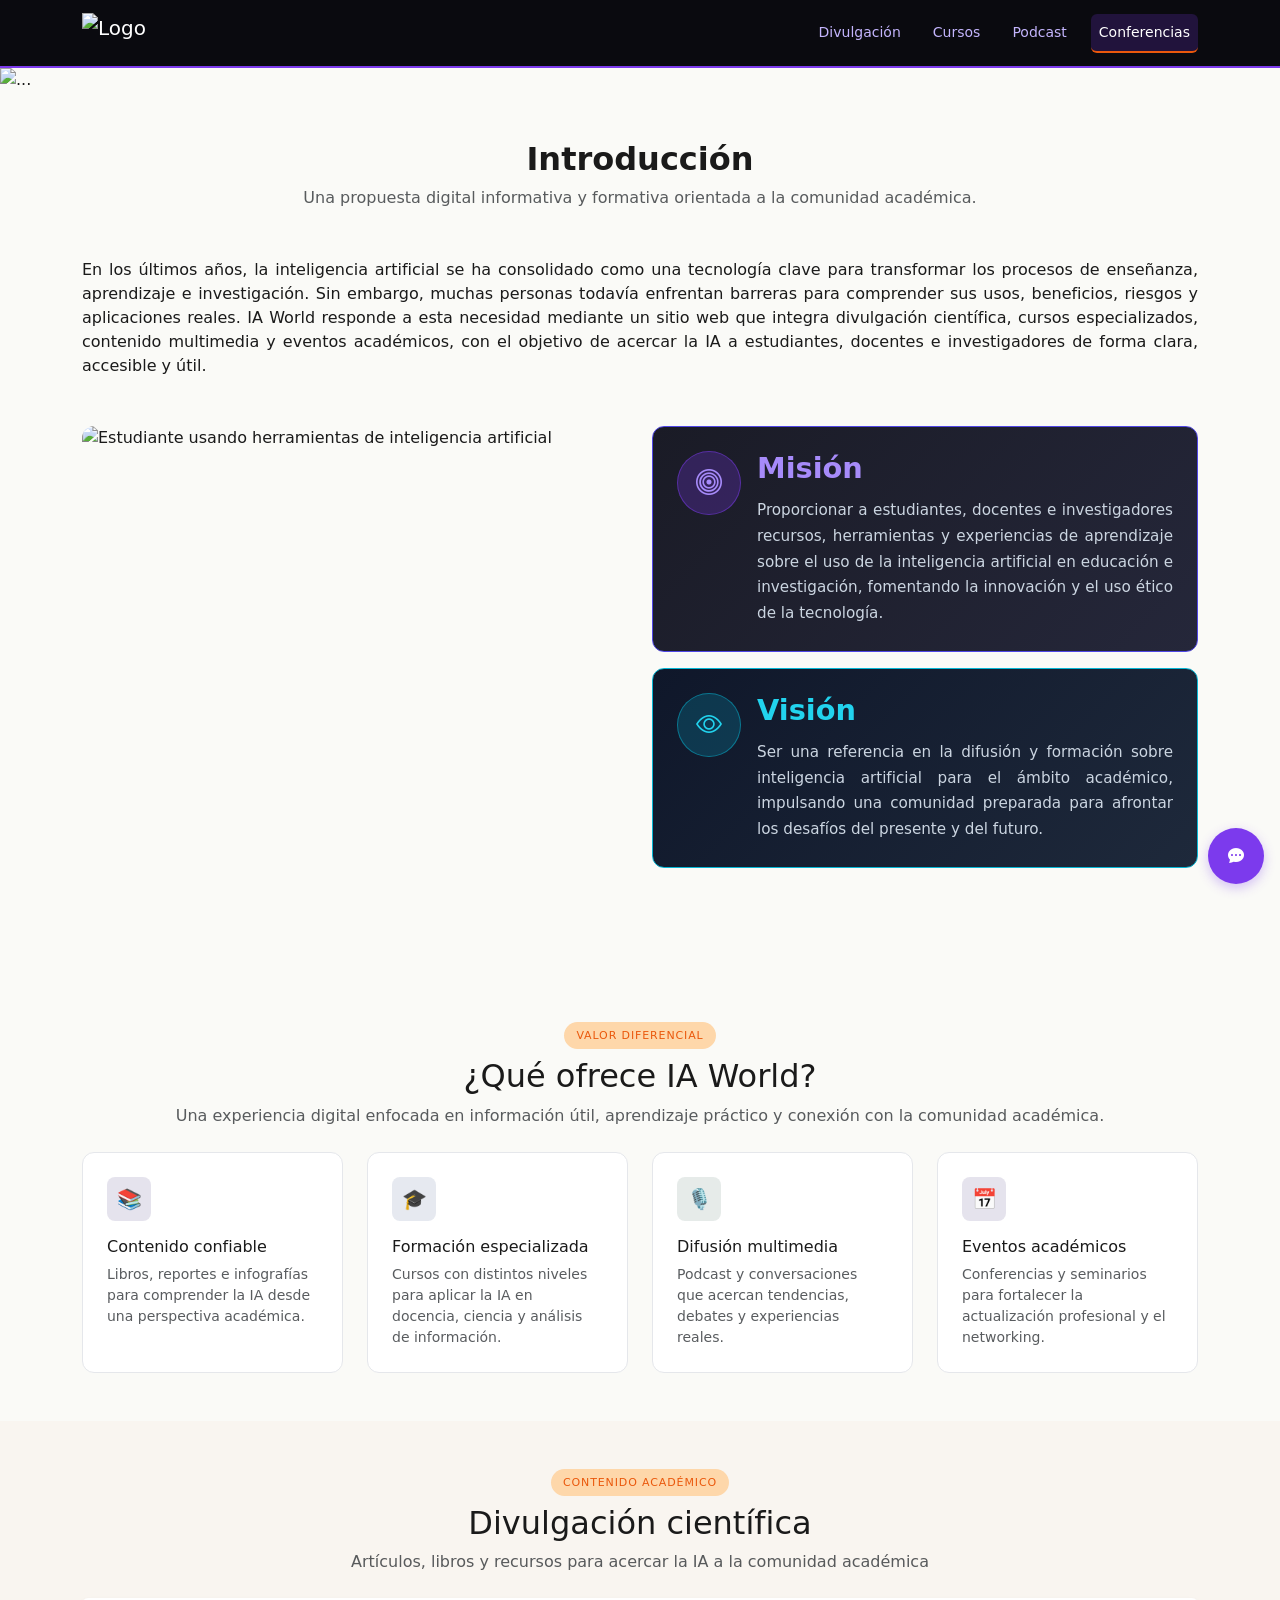
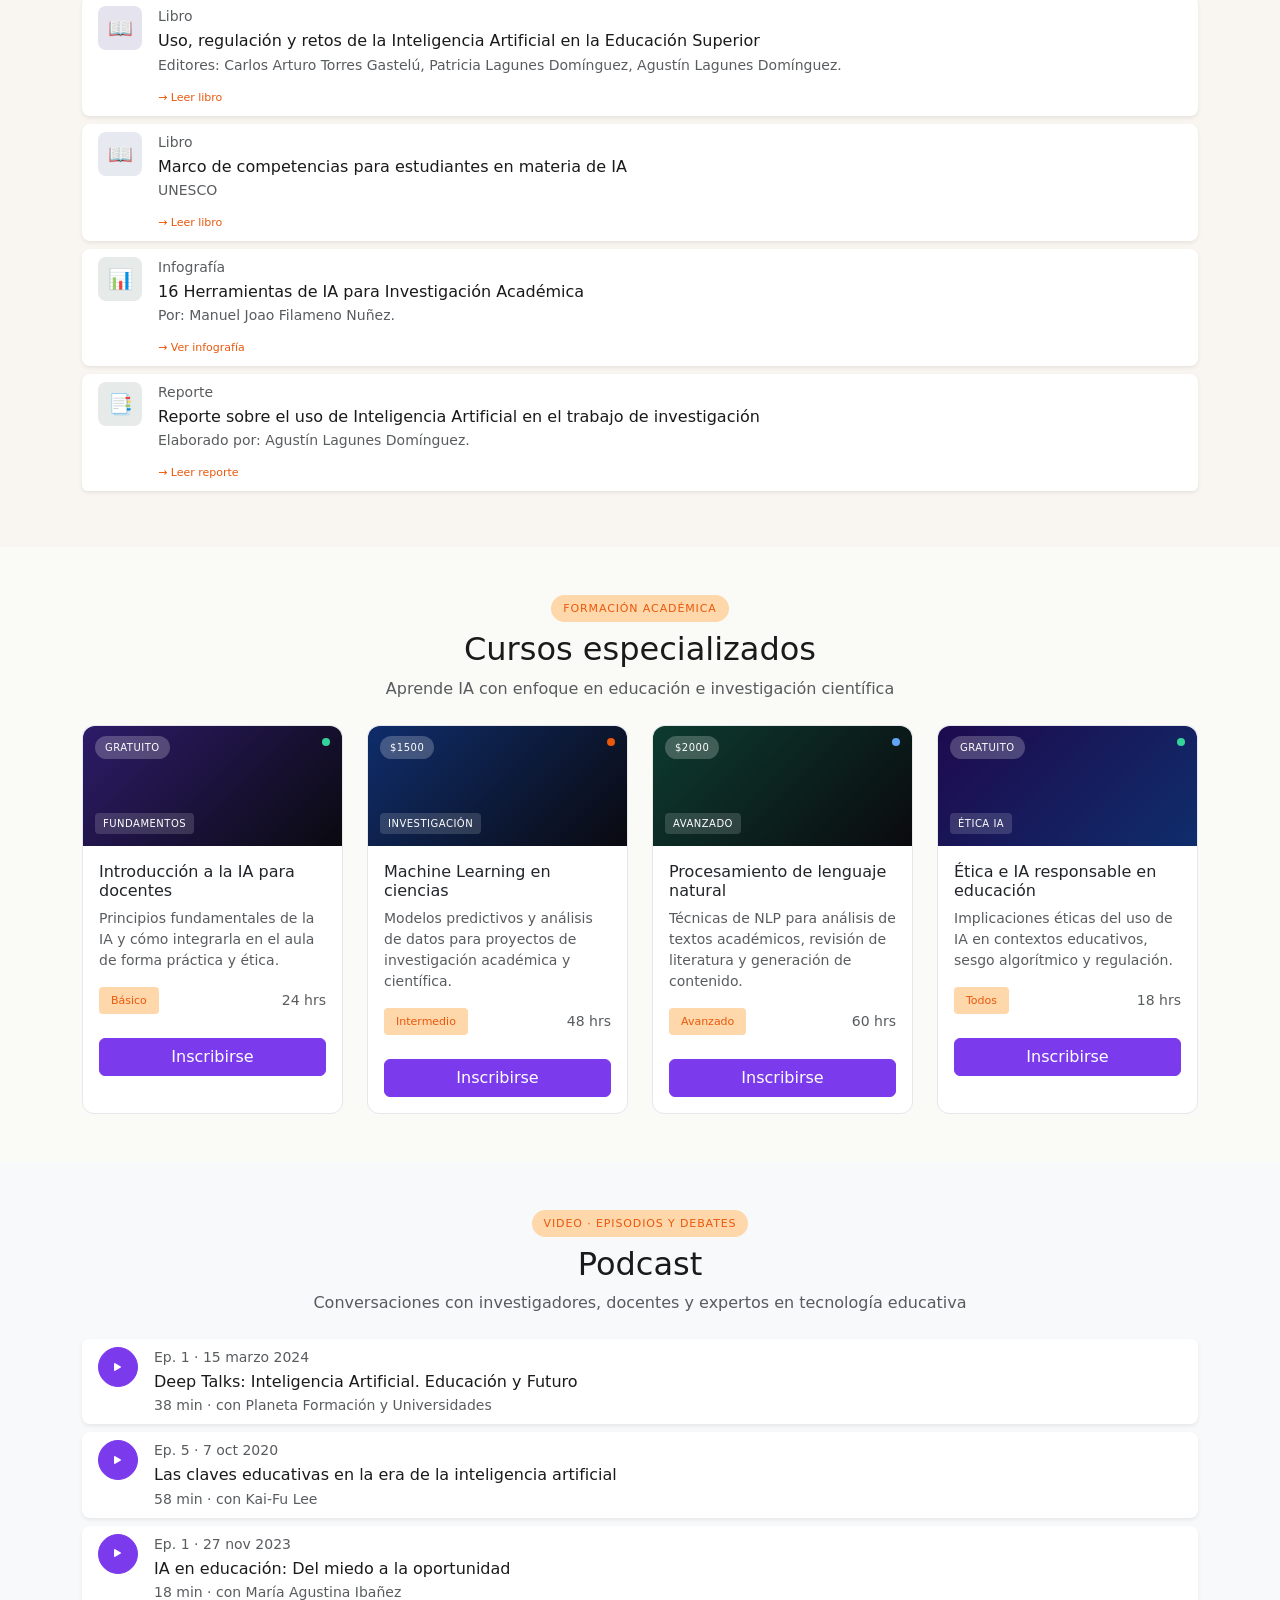
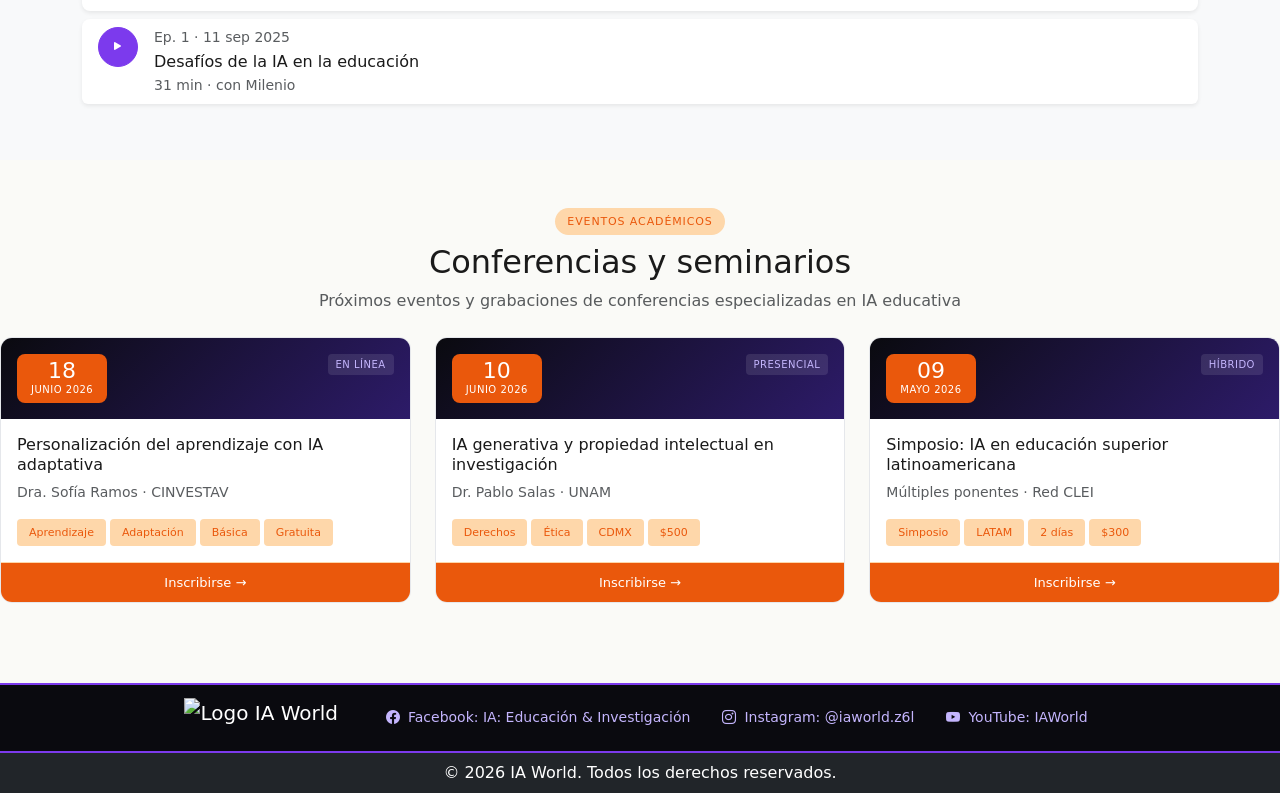
==== commit 5a9807da: "Add files via upload" ====
--- a/Index.html
+++ b/Index.html
@@ -1,522 +1,570 @@
-<!doctype html>
-<html lang="en">
-  <head>
-    <meta charset="utf-8">
-    <meta name="viewport" content="width=device-width, initial-scale=1">
-    <title>IA en educación e investigación</title>
-    <link href="https://cdn.jsdelivr.net/npm/bootstrap@5.3.8/dist/css/bootstrap.min.css" rel="stylesheet" integrity="sha384-sRIl4kxILFvY47J16cr9ZwB07vP4J8+LH7qKQnuqkuIAvNWLzeN8tE5YBujZqJLB" crossorigin="anonymous">
-    <link rel="stylesheet" href="https://cdn.jsdelivr.net/npm/bootstrap-icons@1.10.5/font/bootstrap-icons.css">
-    <link rel="stylesheet" href="Styles.css?v=2.4">
-  </head>
-
-  <body>
-
-    <!-- Navegación -->
-
-    <nav class="navbar navbar-expand-lg navbar-dark ia-navbar sticky-top">
-      <div class="container-xl d-flex justify-content-between align-items-center">
-
-        <!--Logo-->
-
-        <a class="navbar-brand d-flex align-items-center" href="#">
-          <img src="Recursos/Logo.png" alt="Logo" height="40">
-        </a>
-
-        <!--Menú-->
-
-        <div class="collapse navbar-collapse justify-content-end" id="navMenu">
-          <ul class="navbar-nav ms-auto gap-3 align-items-center">
-
-
-            <li class="nav-item">
-              <a class="nav-link ia-nav-link active" href="#divulgacion">Divulgación</a>
-            </li>
-
-            <li class="nav-item">
-              <a class="nav-link ia-nav-link" href="#cursos">Cursos</a>
-            </li>
-
-            <li class="nav-item">
-              <a class="nav-link ia-nav-link" href="#podcast">Podcast</a>
-            </li>
-
-            <li class="nav-item">
-              <a class="nav-link ia-nav-link" href="#conferencias">Conferencias</a>
-            </li>
-
-          </ul>
-        </div>
-
-        <!--Botones-->
-
-        <button class="navbar-toggler" type="button" data-bs-toggle="collapse" data-bs-target="#navMenu">
-          <span class="navbar-toggler-icon"></span>
-        </button>
-
-      </div>
-   </nav>
-      
-    <!-- Banner -->
-
-      <img src="Recursos/Banner.png" class="d-block w-100" alt="...">
-
-   <!-- Introducción -->
-    <section class="container py-5">
-      <div class="text-center mb-5">
-        <h1>Introducción</h1>
-      </div>
-      <p class="mb-5" style="text-align: justify;">
-        En los últimos años, la Inteligencia Artificial se ha convertido en una de las tecnologías más influyentes
-        dentro de distintos ámbitos de la sociedad, especialmente en el área educativa. Su incorporación en herramientas digitales,
-        plataformas de aprendizaje y sistemas de información ha transformado la manera en que estudiantes y docentes acceden al conocimiento,
-        desarrollan habilidades y realizan actividades académicas.
-      </p>
-
-      <!--carrosel-->
-
-      <div class="row gy-4 d-flex align-items-stretch">
-        <div class="col-lg-6">
-          <div id="secondaryCarousel" class="carousel slide" data-bs-ride="carousel" style="height: 500px;">
-            <div class="carousel-inner rounded shadow-sm h-100">
-              <div class="carousel-item active">
-                <img src="Recursos/Estudiante_IA.png" class="d-block w-100 h-100 object-fit-cover" alt="IA para estudiantes">
-              </div>
-              <div class="carousel-item">
-                <img src="Recursos/Docente_IA.png" class="d-block w-100 h-100 object-fit-cover" alt="IA para docentes">
-              </div>
-              <div class="carousel-item">
-                <img src="Recursos/Aula_IA.png" class="d-block w-100 h-100 object-fit-cover" alt="IA para aulas">
-              </div>
-            </div>
-          </div>
-        </div>
- 
-       <!--Mision/Visión-->
-
-        <div class="col-lg-6 d-flex flex-column gap-3">
-
-          <!-- Misión -->
-          <div class="mision-section d-flex gap-3 align-items-start">
-            <div class="mv-icon-wrap mv-icon-purple flex-shrink-0">
-              <i class="bi bi-bullseye"></i>
-            </div>
-            <div>
-              <h2 class="mv-title mv-title-purple">Misión</h2>
-              <p class="mv-text" style="text-align: justify;">
-                Nuestra misión es proporcionar a estudiantes y docentes recursos, herramientas y conocimientos sobre el uso de la Inteligencia Artificial
-                en el ámbito educativo. Buscamos fomentar la innovación, mejorar la calidad de la enseñanza y el aprendizaje, y promover un uso ético y responsable
-                de la tecnología para potenciar el desarrollo académico y profesional de nuestra comunidad educativa.
-              </p>
-            </div>
-          </div>
-
-          <!-- Visión -->
-          <div class="vision-section d-flex gap-3 align-items-start">
-            <div class="mv-icon-wrap mv-icon-cyan flex-shrink-0">
-              <i class="bi bi-eye"></i>
-            </div>
-            <div>
-              <h2 class="mv-title mv-title-cyan">Visión</h2>
-              <p class="mv-text" style="text-align: justify;">
-                Nuestra visión es ser líderes en la integración de la Inteligencia Artificial en la educación, promoviendo un entorno académico innovador y responsable
-                que prepare a los estudiantes para los desafíos del futuro.
-              </p>
-            </div>
-          </div>
-
-        </div>
-      </div>
-    </section>
-
-
-    <!-- Secciones del menú -->
-
-    <!--Publicaciones-->
-    <section id="divulgacion" class="py-5 bg-cream">
-      <div class="container-xl">
-        <div class="text-center mb-4">
-          <span class="badge ia-tag-warm mb-2">Contenido académico</span>
-          <h2 class="fw-medium text-dark-warm">Divulgación científica</h2>
-          <p class="text-muted">Artículos, libros y recursos para acercar la IA a la comunidad académica</p>
-        </div>
-        <div class="list-group">
-          <a href="https://zenodo.org/records/18007609" target="_blank" rel="noopener noreferrer" class="list-group-item list-group-item-action shadow-sm mb-2">
-            <div class="d-flex gap-3">
-              <div class="divul-icon icon-purple flex-shrink-0">📖</div>
-              <div class="w-100">
-                <small class="text-muted d-block mb-1">Libro </small>
-                <h6 class="fw-medium mb-1">Uso, regulación y retos de la Inteligencia Artificial en la Educación Superior</h6>
-                <p class="text-muted small mb-2">Editores: Carlos Arturo Torres Gastelú, Patricia Lagunes Domínguez, Agustín Lagunes Domínguez. </p>
-                <span class="ia-link-tag">→ Leer libro</span>
-              </div>
-            </div>
-          </a>
- 
-          <a href="https://unesdoc.unesco.org/ark:/48223/pf0000393812" target="_blank" rel="noopener noreferrer" class="list-group-item list-group-item-action shadow-sm mb-2">
-            <div class="d-flex gap-3">
-              <div class="divul-icon icon-blue flex-shrink-0">📖</div>
-              <div class="w-100">
-                <small class="text-muted d-block mb-1">Libro </small>
-                <h6 class="fw-medium mb-1">Marco de competencias para estudiantes en materia de IA</h6>
-                <p class="text-muted small mb-2">UNESCO</p>
-                <span class="ia-link-tag">→ Leer libro</span>
-              </div>
-            </div>
-          </a>
- 
-          <a href="https://unifranz.edu.bo/wp-content/uploads/2025/05/INFOGRAFIA-BLOG-HERRAMIENTAS-IA-PARA-INVESTIGACION.png" target="_blank" rel="noopener noreferrer" class="list-group-item list-group-item-action shadow-sm mb-2">
-            <div class="d-flex gap-3">
-              <div class="divul-icon icon-green flex-shrink-0">📊</div>
-              <div class="w-100">
-                <small class="text-muted d-block mb-1">Infografía </small>
-                <h6 class="fw-medium mb-1">16 Herramientas de IA para Investigación Académica</h6>
-                <p class="text-muted small mb-2">Por: Manuel Joao Filameno Nuñez.</p>
-                <span class="ia-link-tag">→ Ver infografía</span>
-              </div>
-            </div>
-          </a>
- 
-          <a href="https://www.researchgate.net/publication/386342331" target="_blank" rel="noopener noreferrer" class="list-group-item list-group-item-action shadow-sm mb-2">
-            <div class="d-flex gap-3">
-              <div class="divul-icon icon-green flex-shrink-0">📑</div>
-              <div class="w-100">
-                <small class="text-muted d-block mb-1">Reporte </small>
-                <h6 class="fw-medium mb-1">Reporte sobre el uso de Inteligencia Artificial en el trabajo de investigación</h6>
-                <p class="text-muted small mb-2">Elaborado por: Agustín Lagunes Domínguez.</p>
-                <span class="ia-link-tag">→ Leer reporte</span>
-              </div>
-            </div>
-          </a>
-        </div>
-      </div>
-    </section>
-
-    <!--Cursos-->
-
-    <section id="cursos" class="py-5 bg-warm-white">
-      <div class="container-xl">
-        <div class="text-center mb-4">
-          <span class="badge ia-tag-warm mb-2">Formación académica</span>
-          <h2 class="fw-medium text-dark-warm">Cursos especializados</h2>
-          <p class="text-muted">Aprende IA con enfoque en educación e investigación científica</p>
-        </div>
-      <div class="row g-4">
- 
-        <!-- Curso 1 -->
-        <div class="col-12 col-sm-6 col-xl-3">
-          <div class="card ia-card h-100 border-0 cursor-pointer" data-curso-id="introduccion-ia-docentes" style="cursor: pointer;">
-            <div class="curso-banner banner-purple">
-              <span class="curso-price">Gratuito</span>
-              <div class="curso-dot dot-green"></div>
-              <span class="curso-chip">Fundamentos</span>
-            </div>
-            <div class="card-body">
-              <h6 class="card-title fw-medium">Introducción a la IA para docentes</h6>
-              <p class="card-text text-muted small">Principios fundamentales de la IA y cómo integrarla en el aula de forma práctica y ética.</p>
-              <div class="d-flex justify-content-between align-items-center mt-3">
-                <span class="badge ia-level-badge">Básico</span>
-                <small class="text-muted">24 hrs</small>
-              </div>
-              <button type="button" class="btn btn-primary w-100 mt-4 btn-inscribirse" data-course="Introducción a la IA para docentes" data-price="0">Inscribirse</button>
-            </div>
-          </div>
-        </div>
- 
-        <!-- Curso 2 -->
-        <div class="col-12 col-sm-6 col-xl-3">
-          <div class="card ia-card h-100 border-0 cursor-pointer" data-curso-id="machine-learning-ciencias" style="cursor: pointer;">
-            <div class="curso-banner banner-blue">
-              <span class="curso-price">$1500</span>
-              <div class="curso-dot dot-orange"></div>
-              <span class="curso-chip">Investigación</span>
-            </div>
-            <div class="card-body">
-              <h6 class="card-title fw-medium">Machine Learning en ciencias</h6>
-              <p class="card-text text-muted small">Modelos predictivos y análisis de datos para proyectos de investigación académica y científica.</p>
-              <div class="d-flex justify-content-between align-items-center mt-3">
-                <span class="badge ia-level-badge">Intermedio</span>
-                <small class="text-muted">48 hrs</small>
-              </div>
-              <button type="button" class="btn btn-primary w-100 mt-4 btn-inscribirse" data-course="Machine Learning en ciencias" data-price="1500">Inscribirse</button>
-            </div>
-          </div>
-        </div>
- 
-        <!-- Curso 3 -->
-        <div class="col-12 col-sm-6 col-xl-3">
-          <div class="card ia-card h-100 border-0 cursor-pointer" data-curso-id="procesamiento-lenguaje-natural" style="cursor: pointer;">
-            <div class="curso-banner banner-green">
-              <span class="curso-price">$2000</span>
-              <div class="curso-dot dot-blue"></div>
-              <span class="curso-chip">Avanzado</span>
-            </div>
-            <div class="card-body">
-              <h6 class="card-title fw-medium">Procesamiento de lenguaje natural</h6>
-              <p class="card-text text-muted small">Técnicas de NLP para análisis de textos académicos, revisión de literatura y generación de contenido.</p>
-              <div class="d-flex justify-content-between align-items-center mt-3">
-                <span class="badge ia-level-badge">Avanzado</span>
-                <small class="text-muted">60 hrs</small>
-              </div>
-              <button type="button" class="btn btn-primary w-100 mt-4 btn-inscribirse" data-course="Procesamiento de lenguaje natural" data-price="2000">Inscribirse</button>
-            </div>
-          </div>
-        </div>
- 
-        <!-- Curso 4 -->
-        <div class="col-12 col-sm-6 col-xl-3">
-          <div class="card ia-card h-100 border-0 cursor-pointer" data-curso-id="etica-ia-educacion" style="cursor: pointer;">
-            <div class="curso-banner banner-mixed">
-              <span class="curso-price">Gratuito</span>
-              <div class="curso-dot dot-green"></div>
-              <span class="curso-chip">Ética IA</span>
-            </div>
-            <div class="card-body">
-              <h6 class="card-title fw-medium">Ética e IA responsable en educación</h6>
-              <p class="card-text text-muted small">Implicaciones éticas del uso de IA en contextos educativos, sesgo algorítmico y regulación.</p>
-              <div class="d-flex justify-content-between align-items-center mt-3">
-                <span class="badge ia-level-badge">Todos</span>
-                <small class="text-muted">18 hrs</small>
-              </div>
-              <button type="button" class="btn btn-primary w-100 mt-4 btn-inscribirse" data-course="Ética e IA responsable en educación" data-price="0">Inscribirse</button>
-            </div>
-          </div>
-        </div>
- 
-      </div>
-    </div>
-    </section>
-
-    <!--Podcast-->
-    <section id="podcast" class="py-5 bg-light">
-      <div class="container-xl">
-        <div class="text-center mb-4">
-          <span class="badge ia-tag-warm mb-2">Video · Episodios y Debates</span>
-          <h2 class="fw-medium text-dark-warm">Podcast</h2>
-          <p class="text-muted">Conversaciones con investigadores, docentes y expertos en tecnología educativa</p>
-        </div>
-        <div class="list-group">
-          <a href="https://youtu.be/ijsrWdObnU0?si=lhzn64n9DIzGZ03E" target="_blank" rel="noopener noreferrer" class="list-group-item shadow-sm mb-2" style="text-decoration: none; color: inherit;">
-            <div class="d-flex gap-3 align-items-start">
-              <div class="flex-shrink-0">
-                <button type="button" class="btn btn-sm btn-primary rounded-circle" style="width: 40px; height: 40px; display: flex; align-items: center; justify-content: center;">
-                  <i class="bi bi-play-fill"></i>
-                </button>
-              </div>
-              <div class="flex-grow-1 min-w-0">
-                <small class="text-muted d-block mb-1">Ep. 1 · 15 marzo 2024</small>
-                <h6 class="fw-medium mb-1">Deep Talks: Inteligencia Artificial. Educación y Futuro</h6>
-                <p class="text-muted small mb-0">38 min · con Planeta Formación y Universidades</p>
-              </div>
-            </div>
-          </a>
-
-          <a href="https://youtu.be/18QBF0LifbY?si=sogsHtZaVv_5JR6u" target="_blank" rel="noopener noreferrer" class="list-group-item shadow-sm mb-2" style="text-decoration: none; color: inherit;">
-            <div class="d-flex gap-3 align-items-start">
-              <div class="flex-shrink-0">
-                <button type="button" class="btn btn-sm btn-primary rounded-circle" style="width: 40px; height: 40px; display: flex; align-items: center; justify-content: center;">
-                  <i class="bi bi-play-fill"></i>
-                </button>
-              </div>
-              <div class="flex-grow-1 min-w-0">
-                <small class="text-muted d-block mb-1">Ep. 5 · 7 oct 2020</small>
-                <h6 class="fw-medium mb-1">Las claves educativas en la era de la inteligencia artificial</h6>
-                <p class="text-muted small mb-0">58 min · con Kai-Fu Lee</p>
-              </div>
-            </div>
-          </a>
-
-          <a href="https://youtu.be/MZhKDt86PX8?si=y2V00V5-LdbYNt0Q" target="_blank" rel="noopener noreferrer" class="list-group-item shadow-sm mb-2" style="text-decoration: none; color: inherit;">
-            <div class="d-flex gap-3 align-items-start">
-              <div class="flex-shrink-0">
-                <button type="button" class="btn btn-sm btn-primary rounded-circle" style="width: 40px; height: 40px; display: flex; align-items: center; justify-content: center;">
-                  <i class="bi bi-play-fill"></i>
-                </button>
-              </div>
-              <div class="flex-grow-1 min-w-0">
-                <small class="text-muted d-block mb-1">Ep. 1 · 27 nov 2023</small>
-                <h6 class="fw-medium mb-1">IA en educación: Del miedo a la oportunidad</h6>
-                <p class="text-muted small mb-0">18 min · con María Agustina Ibañez</p>
-              </div>
-            </div>
-          </a>
-
-          <a href="https://youtu.be/Isi3h8dQ7Kw?si=gBDVBCH9J5ZVXjW1" target="_blank" rel="noopener noreferrer" class="list-group-item shadow-sm mb-2" style="text-decoration: none; color: inherit;">
-            <div class="d-flex gap-3 align-items-start">
-              <div class="flex-shrink-0">
-                <button type="button" class="btn btn-sm btn-primary rounded-circle" style="width: 40px; height: 40px; display: flex; align-items: center; justify-content: center;">
-                  <i class="bi bi-play-fill"></i>
-                </button>
-              </div>
-              <div class="flex-grow-1 min-w-0">
-                <small class="text-muted d-block mb-1">Ep. 1 · 11 sep 2025</small>
-                <h6 class="fw-medium mb-1">Desafíos de la IA en la educación</h6>
-                <p class="text-muted small mb-0">31 min · con Milenio</p>
-              </div>
-            </div>
-          </a>
-        </div>
-      </div>
-    </section>
-
-
-    <!-- Conferencias -->
-
-    <section id="conferencias" class="py-5 bg-warm-white">
-      <div class="container-xl">
-        <div class="text-center mb-4">
-          <span class="badge ia-tag-warm mb-2">Eventos académicos</span>
-          <h2 class="fw-medium text-dark-warm">Conferencias y seminarios</h2>
-          <p class="text-muted">Próximos eventos y grabaciones de conferencias especializadas en IA educativa</p>
-        </div>
-      </div>
-      <div class="row g-4 justify-content-center">
- 
-        <div class="col-12 col-md-6 col-lg-4">
-          <div class="card ia-card overflow-hidden h-100 border-0">
-            <div class="conf-head d-flex justify-content-between align-items-start p-3">
-              <div class="conf-date-box text-center">
-                <div class="conf-day">18</div>
-                <div class="conf-month">Junio 2026</div>
-              </div>
-              <span class="conf-mode-badge">En línea</span>
-            </div>
-            <div class="card-body">
-              <h6 class="fw-medium">Personalización del aprendizaje con IA adaptativa</h6>
-              <p class="text-muted small">Dra. Sofía Ramos · CINVESTAV</p>
-              <div class="d-flex flex-wrap gap-1">
-                <span class="badge ia-conf-tag">Aprendizaje</span>
-                <span class="badge ia-conf-tag">Adaptación</span>
-                <span class="badge ia-conf-tag">Básica</span>
-                <price class="badge ia-conf-tag">Gratuita</price>
-              </div>
-            </div>
-            <button class="btn btn-conf-register btn-inscribirse w-100 rounded-0" data-course="Personalización del aprendizaje con IA adaptativa" data-price="0">
-              Inscribirse →
-            </button>
-          </div>
-        </div>
- 
-        <div class="col-12 col-md-6 col-lg-4">
-          <div class="card ia-card overflow-hidden h-100 border-0">
-            <div class="conf-head d-flex justify-content-between align-items-start p-3">
-              <div class="conf-date-box text-center">
-                <div class="conf-day">10</div>
-                <div class="conf-month">Junio 2026</div>
-              </div>
-              <span class="conf-mode-badge">Presencial</span>
-            </div>
-            <div class="card-body">
-              <h6 class="fw-medium">IA generativa y propiedad intelectual en investigación</h6>
-              <p class="text-muted small">Dr. Pablo Salas · UNAM</p>
-              <div class="d-flex flex-wrap gap-1">
-                <span class="badge ia-conf-tag">Derechos</span>
-                <span class="badge ia-conf-tag">Ética</span>
-                <span class="badge ia-conf-tag">CDMX</span>
-                <price class="badge ia-conf-tag">$500</price>
-              </div>
-            </div>
-            <button class="btn btn-conf-register btn-inscribirse w-100 rounded-0" data-course="IA generativa y propiedad intelectual" data-price="500">
-              Inscribirse →
-            </button>
-          </div>
-        </div>
- 
-        <div class="col-12 col-md-6 col-lg-4">
-          <div class="card ia-card overflow-hidden h-100 border-0">
-            <div class="conf-head d-flex justify-content-between align-items-start p-3">
-              <div class="conf-date-box text-center">
-                <div class="conf-day">09</div>
-                <div class="conf-month">Mayo 2026</div>
-              </div>
-              <span class="conf-mode-badge">Híbrido</span>
-            </div>
-            <div class="card-body">
-              <h6 class="fw-medium">Simposio: IA en educación superior latinoamericana</h6>
-              <p class="text-muted small">Múltiples ponentes · Red CLEI</p>
-              <div class="d-flex flex-wrap gap-1">
-                <span class="badge ia-conf-tag">Simposio</span>
-                <span class="badge ia-conf-tag">LATAM</span>
-                <span class="badge ia-conf-tag">2 días</span>
-                <price class="badge ia-conf-tag">$300</price>
-              </div>
-            </div>
-            <button class="btn btn-conf-register btn-inscribirse w-100 rounded-0" data-course="Simposio IA educación superior" data-price="300">
-              Inscribirse →
-            </button>
-          </div>
-        </div>
- 
-        </div>
-      </div>
-    </section>
-
-    <!--Footer-->
-    <footer class="navbar navbar-expand-lg navbar-dark ia-navbar">
-      <div class="container-x1 w-100 d-flex justify-content-center align-items-center gap-4 flex-column flex-md-row text-center">
-        <a class="navbar-brand d-flex align-items-center justify-content-center" href="#">
-          <img src="Recursos/Logo.png" height="40" class="d-inline-block align-text-top" alt="Logo IAWorld">
-        </a>
-        <div>
-          <ul class="navbar-nav gap-3 d-flex flex-column flex-md-row align-items-center justify-content-center mb-0">
-            <li class="nav-item">
-              <a class="nav-link ia-nav-link text-white" href="https://www.facebook.com/IAWorld.z6l" target="_blank" rel="noopener noreferrer">
-                <i class="bi bi-facebook me-2"></i>Facebook: IA: Educación & Investigación 
-              </a>
-            </li>
-            <li class="nav-item">
-              <a class="nav-link ia-nav-link text-white" href="https://www.instagram.com/iaworld.z6l/" target="_blank" rel="noopener noreferrer">
-                <i class="bi bi-instagram me-2"></i>Instagram: @iaworld.z6l
-              </a>
-            </li>
-            <li class="nav-item">
-              <a class="nav-link ia-nav-link text-white" href="https://www.youtube.com/@IAWorld-z6l" target="_blank" rel="noopener noreferrer">
-                <i class="bi bi-youtube me-2"></i>YouTube: IAWorld
-              </a>
-            </li>
-          </ul>
-        </div>
-      </div>
-    </footer>
-    <div class="bg-dark text-white text-center py-2">
-      <p class="mb-0">&copy; 2026 IA World. Todos los derechos reservados.</p>
-    </div>
-
-    <!-- Contacto -->
-
-    <div class="modal fade" id="contactModal" tabindex="-1" aria-labelledby="contactModalLabel" aria-hidden="true">
-      <div class="modal-dialog">
-        <div class="modal-content">
-          <div class="modal-header">
-            <h5 class="modal-title" id="contactModalLabel">Contacto</h5>
-            <button type="button" class="btn-close" data-bs-dismiss="modal" aria-label="Close"></button>
-          </div>
-          <div class="modal-body">
-            <form action="https://formspree.io/f/xvzypbdb" method="POST">
-              <div class="mb-3">
-                <label for="name" class="form-label">Nombre Completo:</label>
-                <input type="text" class="form-control" id="name" name="name" required>
-              </div>
-              <div class="mb-3">
-                <label for="email" class="form-label">Email:</label>
-                <input type="email" class="form-control" id="email" name="email" required>
-              </div>
-              <div class="mb-3">
-                <label for="message" class="form-label">Mensaje:</label>
-                <textarea class="form-control" id="message" name="message" rows="3" required></textarea>
-              </div>
-              <button type="submit" class="btn btn-primary">Enviar</button>
-            </form>
-          </div>
-        </div>
-      </div>
-    </div>
-     
-    <!-- Botón flotante para contacto -->
-    <button type="button" class="btn btn-primary position-fixed bottom-0 end-0 m-3" data-bs-toggle="modal" data-bs-target="#contactModal" style="z-index: 1050;">
-      <i class="bi bi-chat-dots-fill"></i>
-    </button>
-
-    <script src="https://cdn.jsdelivr.net/npm/bootstrap@5.3.8/dist/js/bootstrap.bundle.min.js" integrity="sha384-FKyoEForCGlyvwx9Hj09JcYn3nv7wiPVlz7YYwJrWVcXK/BmnVDxM+D2scQbITxI" crossorigin="anonymous"></script>
-    <script src="script.js?v=1.2"></script>
-  </body>
-</html>+<!doctype html>
+<html lang="es">
+  <head>
+    <meta charset="utf-8">
+    <meta name="viewport" content="width=device-width, initial-scale=1">
+
+    <!-- CAMBIO: se ajusta el título para mejorar claridad, enfoque SEO y relación con la marca/proyecto -->
+    <title>IA World | IA en educación e investigación</title>
+
+    <!-- CAMBIO: se agregan metadatos SEO y de marketing para alinear mejor con el proyecto de marketing digital -->
+    <meta name="description" content="IA World es una plataforma informativa y formativa sobre inteligencia artificial aplicada a la educación e investigación, con cursos, divulgación, podcast y conferencias.">
+    <meta name="keywords" content="IA, inteligencia artificial, educación, investigación, cursos de IA, divulgación científica, podcast IA, conferencias IA, IA World">
+    <meta name="author" content="IA World">
+    <meta name="robots" content="index, follow">
+
+    <!-- CAMBIO: metadatos Open Graph para compartir mejor el sitio en redes sociales -->
+    <meta property="og:title" content="IA World | IA en educación e investigación">
+    <meta property="og:description" content="Explora cursos, recursos, podcast y conferencias sobre inteligencia artificial aplicada a la educación e investigación.">
+    <meta property="og:type" content="website">
+    <meta property="og:locale" content="es_MX">
+
+    <link rel="preconnect" href="https://cdn.jsdelivr.net">
+    <link rel="stylesheet" href="https://cdn.jsdelivr.net/npm/bootstrap@5.3.8/dist/css/bootstrap.min.css" integrity="sha384-sRIl4kxILFvY47J16cr9ZwB07vP4J8+LH7qKQnuqkuIAvNWLzeN8tE5YBujZqJLB" crossorigin="anonymous">
+    <link rel="stylesheet" href="https://cdn.jsdelivr.net/npm/bootstrap-icons@1.10.5/font/bootstrap-icons.css">
+    <link rel="stylesheet" href="Styles.css?v=2.4">
+  </head>
+
+  <body>
+
+    <!-- Navegación -->
+
+    <nav class="navbar navbar-expand-lg navbar-dark ia-navbar sticky-top">
+      <div class="container-xl d-flex justify-content-between align-items-center">
+
+        <!--Logo-->
+
+        <a class="navbar-brand d-flex align-items-center" href="#">
+          <img src="Recursos/Logo.png" alt="Logo" height="40">
+        </a>
+
+        <!--Menú-->
+
+        <div class="collapse navbar-collapse justify-content-end" id="navMenu">
+          <ul class="navbar-nav ms-auto gap-3 align-items-center">
+
+
+            <li class="nav-item">
+              <a class="nav-link ia-nav-link active" href="#divulgacion">Divulgación</a>
+            </li>
+
+            <li class="nav-item">
+              <a class="nav-link ia-nav-link" href="#cursos">Cursos</a>
+            </li>
+
+            <li class="nav-item">
+              <a class="nav-link ia-nav-link" href="#podcast">Podcast</a>
+            </li>
+
+            <li class="nav-item">
+              <a class="nav-link ia-nav-link" href="#conferencias">Conferencias</a>
+            </li>
+
+          </ul>
+        </div>
+
+        <!--Botones-->
+
+        <button class="navbar-toggler" type="button" data-bs-toggle="collapse" data-bs-target="#navMenu">
+          <span class="navbar-toggler-icon"></span>
+        </button>
+
+      </div>
+   </nav>
+      
+    <!-- Banner -->
+
+      <img src="Recursos/Banner.png" class="d-block w-100" alt="...">
+
+   <!-- Introducción -->
+      <section class="container py-5" aria-labelledby="titulo-introduccion">
+        <div class="text-center mb-5">
+          <!-- CAMBIO: H2 porque el H1 ya quedó reservado al encabezado principal -->
+          <h2 id="titulo-introduccion">Introducción</h2>
+          <!-- CAMBIO: se agrega texto puente para conectar problema, solución y objetivo del sistema -->
+          <p class="text-muted mb-0">Una propuesta digital informativa y formativa orientada a la comunidad académica.</p>
+        </div>
+
+        <!-- CAMBIO: se mejora el texto para que describa problema, objetivo y valor del sitio -->
+        <p class="mb-5" style="text-align: justify;">
+          En los últimos años, la inteligencia artificial se ha consolidado como una tecnología clave para transformar los procesos de enseñanza, aprendizaje e investigación. Sin embargo, muchas personas todavía enfrentan barreras para comprender sus usos, beneficios, riesgos y aplicaciones reales. IA World responde a esta necesidad mediante un sitio web que integra divulgación científica, cursos especializados, contenido multimedia y eventos académicos, con el objetivo de acercar la IA a estudiantes, docentes e investigadores de forma clara, accesible y útil.
+        </p>
+
+        <div class="row gy-4 d-flex align-items-stretch">
+          <div class="col-lg-6">
+            <!-- CAMBIO: se mantienen las clases y estructura del carrusel para no afectar estilos -->
+            <div id="secondaryCarousel" class="carousel slide" data-bs-ride="carousel" style="height: 500px;" aria-label="Carrusel de imágenes sobre IA en educación">
+              <div class="carousel-inner rounded shadow-sm h-100">
+                <div class="carousel-item active">
+                  <img src="Recursos/Estudiante_IA.png" class="d-block w-100 h-100 object-fit-cover" alt="Estudiante usando herramientas de inteligencia artificial">
+                </div>
+                <div class="carousel-item">
+                  <img src="Recursos/Docente_IA.png" class="d-block w-100 h-100 object-fit-cover" alt="Docente integrando inteligencia artificial en clase">
+                </div>
+                <div class="carousel-item">
+                  <img src="Recursos/Aula_IA.png" class="d-block w-100 h-100 object-fit-cover" alt="Aula con apoyo de herramientas de inteligencia artificial">
+                </div>
+              </div>
+            </div>
+          </div>
+
+          <!-- Misión / Visión -->
+          <div class="col-lg-6 d-flex flex-column gap-3">
+            <article class="mision-section d-flex gap-3 align-items-start" aria-labelledby="titulo-mision">
+              <div class="mv-icon-wrap mv-icon-purple flex-shrink-0" aria-hidden="true">
+                <i class="bi bi-bullseye"></i>
+              </div>
+              <div>
+                <h2 class="mv-title mv-title-purple" id="titulo-mision">Misión</h2>
+                <p class="mv-text" style="text-align: justify;">
+                  Proporcionar a estudiantes, docentes e investigadores recursos, herramientas y experiencias de aprendizaje sobre el uso de la inteligencia artificial en educación e investigación, fomentando la innovación y el uso ético de la tecnología.
+                </p>
+              </div>
+            </article>
+
+            <article class="vision-section d-flex gap-3 align-items-start" aria-labelledby="titulo-vision">
+              <div class="mv-icon-wrap mv-icon-cyan flex-shrink-0" aria-hidden="true">
+                <i class="bi bi-eye"></i>
+              </div>
+              <div>
+                <h2 class="mv-title mv-title-cyan" id="titulo-vision">Visión</h2>
+                <p class="mv-text" style="text-align: justify;">
+                  Ser una referencia en la difusión y formación sobre inteligencia artificial para el ámbito académico, impulsando una comunidad preparada para afrontar los desafíos del presente y del futuro.
+                </p>
+              </div>
+            </article>
+          </div>
+        </div>
+      </section>
+
+      <!-- CAMBIO: nueva sección de propuesta de valor. No interfiere con JS porque usa estructura nueva e independiente -->
+      <section class="py-5 bg-warm-white" aria-labelledby="titulo-propuesta-valor">
+        <div class="container-xl">
+          <div class="text-center mb-4">
+            <span class="badge ia-tag-warm mb-2">Valor diferencial</span>
+            <h2 class="fw-medium text-dark-warm" id="titulo-propuesta-valor">¿Qué ofrece IA World?</h2>
+            <p class="text-muted">Una experiencia digital enfocada en información útil, aprendizaje práctico y conexión con la comunidad académica.</p>
+          </div>
+
+          <div class="row g-4">
+            <div class="col-md-6 col-lg-3">
+              <div class="card ia-card h-100 border-0 p-4">
+                <div class="divul-icon icon-purple mb-3">📚</div>
+                <h6 class="fw-medium">Contenido confiable</h6>
+                <p class="text-muted small mb-0">Libros, reportes e infografías para comprender la IA desde una perspectiva académica.</p>
+              </div>
+            </div>
+            <div class="col-md-6 col-lg-3">
+              <div class="card ia-card h-100 border-0 p-4">
+                <div class="divul-icon icon-blue mb-3">🎓</div>
+                <h6 class="fw-medium">Formación especializada</h6>
+                <p class="text-muted small mb-0">Cursos con distintos niveles para aplicar la IA en docencia, ciencia y análisis de información.</p>
+              </div>
+            </div>
+            <div class="col-md-6 col-lg-3">
+              <div class="card ia-card h-100 border-0 p-4">
+                <div class="divul-icon icon-green mb-3">🎙️</div>
+                <h6 class="fw-medium">Difusión multimedia</h6>
+                <p class="text-muted small mb-0">Podcast y conversaciones que acercan tendencias, debates y experiencias reales.</p>
+              </div>
+            </div>
+            <div class="col-md-6 col-lg-3">
+              <div class="card ia-card h-100 border-0 p-4">
+                <div class="divul-icon icon-purple mb-3">📅</div>
+                <h6 class="fw-medium">Eventos académicos</h6>
+                <p class="text-muted small mb-0">Conferencias y seminarios para fortalecer la actualización profesional y el networking.</p>
+              </div>
+            </div>
+          </div>
+        </div>
+      </section>
+
+      <!-- Publicaciones -->
+      <section id="divulgacion" class="py-5 bg-cream" aria-labelledby="titulo-divulgacion">
+        <div class="container-xl">
+          <div class="text-center mb-4">
+            <span class="badge ia-tag-warm mb-2">Contenido académico</span>
+            <h2 class="fw-medium text-dark-warm" id="titulo-divulgacion">Divulgación científica</h2>
+            <p class="text-muted">Artículos, libros y recursos para acercar la IA a la comunidad académica</p>
+          </div>
+
+          <!-- Contenido de divulgación editable manualmente en HTML -->
+          <div class="list-group">
+            <a href="https://zenodo.org/records/18007609" target="_blank" rel="noopener noreferrer" class="list-group-item list-group-item-action shadow-sm mb-2">
+              <div class="d-flex gap-3">
+                <div class="divul-icon icon-purple flex-shrink-0">📖</div>
+                <div class="w-100">
+                  <small class="text-muted d-block mb-1">Libro</small>
+                  <h6 class="fw-medium mb-1">Uso, regulación y retos de la Inteligencia Artificial en la Educación Superior</h6>
+                  <p class="text-muted small mb-2">Editores: Carlos Arturo Torres Gastelú, Patricia Lagunes Domínguez, Agustín Lagunes Domínguez.</p>
+                  <span class="ia-link-tag">→ Leer libro</span>
+                </div>
+              </div>
+            </a>
+
+            <a href="https://unesdoc.unesco.org/ark:/48223/pf0000393812" target="_blank" rel="noopener noreferrer" class="list-group-item list-group-item-action shadow-sm mb-2">
+              <div class="d-flex gap-3">
+                <div class="divul-icon icon-blue flex-shrink-0">📖</div>
+                <div class="w-100">
+                  <small class="text-muted d-block mb-1">Libro</small>
+                  <h6 class="fw-medium mb-1">Marco de competencias para estudiantes en materia de IA</h6>
+                  <p class="text-muted small mb-2">UNESCO</p>
+                  <span class="ia-link-tag">→ Leer libro</span>
+                </div>
+              </div>
+            </a>
+
+            <a href="https://unifranz.edu.bo/wp-content/uploads/2025/05/INFOGRAFIA-BLOG-HERRAMIENTAS-IA-PARA-INVESTIGACION.png" target="_blank" rel="noopener noreferrer" class="list-group-item list-group-item-action shadow-sm mb-2">
+              <div class="d-flex gap-3">
+                <div class="divul-icon icon-green flex-shrink-0">📊</div>
+                <div class="w-100">
+                  <small class="text-muted d-block mb-1">Infografía</small>
+                  <h6 class="fw-medium mb-1">16 Herramientas de IA para Investigación Académica</h6>
+                  <p class="text-muted small mb-2">Por: Manuel Joao Filameno Nuñez.</p>
+                  <span class="ia-link-tag">→ Ver infografía</span>
+                </div>
+              </div>
+            </a>
+
+            <a href="https://www.researchgate.net/publication/386342331" target="_blank" rel="noopener noreferrer" class="list-group-item list-group-item-action shadow-sm mb-2">
+              <div class="d-flex gap-3">
+                <div class="divul-icon icon-green flex-shrink-0">📑</div>
+                <div class="w-100">
+                  <small class="text-muted d-block mb-1">Reporte</small>
+                  <h6 class="fw-medium mb-1">Reporte sobre el uso de Inteligencia Artificial en el trabajo de investigación</h6>
+                  <p class="text-muted small mb-2">Elaborado por: Agustín Lagunes Domínguez.</p>
+                  <span class="ia-link-tag">→ Leer reporte</span>
+                </div>
+              </div>
+            </a>
+          </div>
+        </div>
+      </section>
+
+      <!-- Cursos -->
+      <section id="cursos" class="py-5 bg-warm-white" aria-labelledby="titulo-cursos">
+        <div class="container-xl">
+          <div class="text-center mb-4">
+            <span class="badge ia-tag-warm mb-2">Formación académica</span>
+            <h2 class="fw-medium text-dark-warm" id="titulo-cursos">Cursos especializados</h2>
+            <p class="text-muted">Aprende IA con enfoque en educación e investigación científica</p>
+          </div>
+
+          <!-- Tarjetas de cursos editables manualmente en HTML -->
+          <div class="row g-4">
+            <div class="col-12 col-sm-6 col-xl-3">
+              <div class="card ia-card h-100 border-0 cursor-pointer" data-curso-id="introduccion-ia-docentes" style="cursor: pointer;">
+                <div class="curso-banner banner-purple">
+                  <span class="curso-price">Gratuito</span>
+                  <div class="curso-dot dot-green"></div>
+                  <span class="curso-chip">Fundamentos</span>
+                </div>
+                <div class="card-body">
+                  <h6 class="card-title fw-medium">Introducción a la IA para docentes</h6>
+                  <p class="card-text text-muted small">Principios fundamentales de la IA y cómo integrarla en el aula de forma práctica y ética.</p>
+                  <div class="d-flex justify-content-between align-items-center mt-3">
+                    <span class="badge ia-level-badge">Básico</span>
+                    <small class="text-muted">24 hrs</small>
+                  </div>
+                  <button type="button" class="btn btn-primary w-100 mt-4 btn-inscribirse" data-tipo="curso" data-id="1" data-course="Introducción a la IA para docentes" data-price="0">Inscribirse</button>
+                </div>
+              </div>
+            </div>
+
+            <div class="col-12 col-sm-6 col-xl-3">
+              <div class="card ia-card h-100 border-0 cursor-pointer" data-curso-id="machine-learning-ciencias" style="cursor: pointer;">
+                <div class="curso-banner banner-blue">
+                  <span class="curso-price">$1500</span>
+                  <div class="curso-dot dot-orange"></div>
+                  <span class="curso-chip">Investigación</span>
+                </div>
+                <div class="card-body">
+                  <h6 class="card-title fw-medium">Machine Learning en ciencias</h6>
+                  <p class="card-text text-muted small">Modelos predictivos y análisis de datos para proyectos de investigación académica y científica.</p>
+                  <div class="d-flex justify-content-between align-items-center mt-3">
+                    <span class="badge ia-level-badge">Intermedio</span>
+                    <small class="text-muted">48 hrs</small>
+                  </div>
+                  <button type="button" class="btn btn-primary w-100 mt-4 btn-inscribirse" data-tipo="curso" data-id="2" data-course="Machine Learning en ciencias" data-price="1500">Inscribirse</button>
+                </div>
+              </div>
+            </div>
+
+            <div class="col-12 col-sm-6 col-xl-3">
+              <div class="card ia-card h-100 border-0 cursor-pointer" data-curso-id="procesamiento-lenguaje-natural" style="cursor: pointer;">
+                <div class="curso-banner banner-green">
+                  <span class="curso-price">$2000</span>
+                  <div class="curso-dot dot-blue"></div>
+                  <span class="curso-chip">Avanzado</span>
+                </div>
+                <div class="card-body">
+                  <h6 class="card-title fw-medium">Procesamiento de lenguaje natural</h6>
+                  <p class="card-text text-muted small">Técnicas de NLP para análisis de textos académicos, revisión de literatura y generación de contenido.</p>
+                  <div class="d-flex justify-content-between align-items-center mt-3">
+                    <span class="badge ia-level-badge">Avanzado</span>
+                    <small class="text-muted">60 hrs</small>
+                  </div>
+                  <button type="button" class="btn btn-primary w-100 mt-4 btn-inscribirse" data-tipo="curso" data-id="3" data-course="Procesamiento de lenguaje natural" data-price="2000">Inscribirse</button>
+                </div>
+              </div>
+            </div>
+
+            <div class="col-12 col-sm-6 col-xl-3">
+              <div class="card ia-card h-100 border-0 cursor-pointer" data-curso-id="etica-ia-educacion" style="cursor: pointer;">
+                <div class="curso-banner banner-mixed">
+                  <span class="curso-price">Gratuito</span>
+                  <div class="curso-dot dot-green"></div>
+                  <span class="curso-chip">Ética IA</span>
+                </div>
+                <div class="card-body">
+                  <h6 class="card-title fw-medium">Ética e IA responsable en educación</h6>
+                  <p class="card-text text-muted small">Implicaciones éticas del uso de IA en contextos educativos, sesgo algorítmico y regulación.</p>
+                  <div class="d-flex justify-content-between align-items-center mt-3">
+                    <span class="badge ia-level-badge">Todos</span>
+                    <small class="text-muted">18 hrs</small>
+                  </div>
+                  <button type="button" class="btn btn-primary w-100 mt-4 btn-inscribirse" data-tipo="curso" data-id="4" data-course="Ética e IA responsable en educación" data-price="0">Inscribirse</button>
+                </div>
+              </div>
+            </div>
+          </div>
+        </div>
+      </section>
+
+      <!-- Podcast -->
+      <section id="podcast" class="py-5 bg-light" aria-labelledby="titulo-podcast">
+        <div class="container-xl">
+          <div class="text-center mb-4">
+            <span class="badge ia-tag-warm mb-2">Video · Episodios y debates</span>
+            <h2 class="fw-medium text-dark-warm" id="titulo-podcast">Podcast</h2>
+            <p class="text-muted">Conversaciones con investigadores, docentes y expertos en tecnología educativa</p>
+          </div>
+
+          <!-- Lista de podcast editable manualmente en HTML -->
+          <div class="list-group">
+            <a href="https://youtu.be/ijsrWdObnU0?si=lhzn64n9DIzGZ03E" target="_blank" rel="noopener noreferrer" class="list-group-item shadow-sm mb-2" style="text-decoration: none; color: inherit;">
+              <div class="d-flex gap-3 align-items-start">
+                <div class="flex-shrink-0">
+                  <button type="button" class="btn btn-sm btn-primary rounded-circle" style="width: 40px; height: 40px; display: flex; align-items: center; justify-content: center;">
+                    <i class="bi bi-play-fill"></i>
+                  </button>
+                </div>
+                <div class="flex-grow-1 min-w-0">
+                  <small class="text-muted d-block mb-1">Ep. 1 · 15 marzo 2024</small>
+                  <h6 class="fw-medium mb-1">Deep Talks: Inteligencia Artificial. Educación y Futuro</h6>
+                  <p class="text-muted small mb-0">38 min · con Planeta Formación y Universidades</p>
+                </div>
+              </div>
+            </a>
+
+            <a href="https://youtu.be/18QBF0LifbY?si=sogsHtZaVv_5JR6u" target="_blank" rel="noopener noreferrer" class="list-group-item shadow-sm mb-2" style="text-decoration: none; color: inherit;">
+              <div class="d-flex gap-3 align-items-start">
+                <div class="flex-shrink-0">
+                  <button type="button" class="btn btn-sm btn-primary rounded-circle" style="width: 40px; height: 40px; display: flex; align-items: center; justify-content: center;">
+                    <i class="bi bi-play-fill"></i>
+                  </button>
+                </div>
+                <div class="flex-grow-1 min-w-0">
+                  <small class="text-muted d-block mb-1">Ep. 5 · 7 oct 2020</small>
+                  <h6 class="fw-medium mb-1">Las claves educativas en la era de la inteligencia artificial</h6>
+                  <p class="text-muted small mb-0">58 min · con Kai-Fu Lee</p>
+                </div>
+              </div>
+            </a>
+
+            <a href="https://youtu.be/MZhKDt86PX8?si=y2V00V5-LdbYNt0Q" target="_blank" rel="noopener noreferrer" class="list-group-item shadow-sm mb-2" style="text-decoration: none; color: inherit;">
+              <div class="d-flex gap-3 align-items-start">
+                <div class="flex-shrink-0">
+                  <button type="button" class="btn btn-sm btn-primary rounded-circle" style="width: 40px; height: 40px; display: flex; align-items: center; justify-content: center;">
+                    <i class="bi bi-play-fill"></i>
+                  </button>
+                </div>
+                <div class="flex-grow-1 min-w-0">
+                  <small class="text-muted d-block mb-1">Ep. 1 · 27 nov 2023</small>
+                  <h6 class="fw-medium mb-1">IA en educación: Del miedo a la oportunidad</h6>
+                  <p class="text-muted small mb-0">18 min · con María Agustina Ibañez</p>
+                </div>
+              </div>
+            </a>
+
+            <a href="https://youtu.be/Isi3h8dQ7Kw?si=gBDVBCH9J5ZVXjW1" target="_blank" rel="noopener noreferrer" class="list-group-item shadow-sm mb-2" style="text-decoration: none; color: inherit;">
+              <div class="d-flex gap-3 align-items-start">
+                <div class="flex-shrink-0">
+                  <button type="button" class="btn btn-sm btn-primary rounded-circle" style="width: 40px; height: 40px; display: flex; align-items: center; justify-content: center;">
+                    <i class="bi bi-play-fill"></i>
+                  </button>
+                </div>
+                <div class="flex-grow-1 min-w-0">
+                  <small class="text-muted d-block mb-1">Ep. 1 · 11 sep 2025</small>
+                  <h6 class="fw-medium mb-1">Desafíos de la IA en la educación</h6>
+                  <p class="text-muted small mb-0">31 min · con Milenio</p>
+                </div>
+              </div>
+            </a>
+          </div>
+        </div>
+      </section>
+
+      <!-- Conferencias -->
+      <section id="conferencias" class="py-5 bg-warm-white" aria-labelledby="titulo-conferencias">
+        <div class="container-xl">
+          <div class="text-center mb-4">
+            <span class="badge ia-tag-warm mb-2">Eventos académicos</span>
+            <h2 class="fw-medium text-dark-warm" id="titulo-conferencias">Conferencias y seminarios</h2>
+            <p class="text-muted">Próximos eventos y grabaciones de conferencias especializadas en IA educativa</p>
+          </div>
+        </div>
+
+        <!-- Tarjetas de conferencias editables manualmente en HTML -->
+        <div class="row g-4 justify-content-center">
+          <div class="col-12 col-md-6 col-lg-4">
+            <div class="card ia-card overflow-hidden h-100 border-0">
+              <div class="conf-head d-flex justify-content-between align-items-start p-3">
+                <div class="conf-date-box text-center">
+                  <div class="conf-day">18</div>
+                  <div class="conf-month">Junio 2026</div>
+                </div>
+                <span class="conf-mode-badge">En línea</span>
+              </div>
+              <div class="card-body">
+                <h6 class="fw-medium">Personalización del aprendizaje con IA adaptativa</h6>
+                <p class="text-muted small">Dra. Sofía Ramos · CINVESTAV</p>
+                <div class="d-flex flex-wrap gap-1">
+                  <span class="badge ia-conf-tag">Aprendizaje</span>
+                  <span class="badge ia-conf-tag">Adaptación</span>
+                  <span class="badge ia-conf-tag">Básica</span>
+                  <span class="badge ia-conf-tag">Gratuita</span>
+                </div>
+              </div>
+              <button class="btn btn-conf-register btn-inscribirse w-100 rounded-0" data-tipo="conferencia" data-id="1" data-course="Personalización del aprendizaje con IA adaptativa" data-price="0">
+                Inscribirse →
+              </button>
+            </div>
+          </div>
+
+          <div class="col-12 col-md-6 col-lg-4">
+            <div class="card ia-card overflow-hidden h-100 border-0">
+              <div class="conf-head d-flex justify-content-between align-items-start p-3">
+                <div class="conf-date-box text-center">
+                  <div class="conf-day">10</div>
+                  <div class="conf-month">Junio 2026</div>
+                </div>
+                <span class="conf-mode-badge">Presencial</span>
+              </div>
+              <div class="card-body">
+                <h6 class="fw-medium">IA generativa y propiedad intelectual en investigación</h6>
+                <p class="text-muted small">Dr. Pablo Salas · UNAM</p>
+                <div class="d-flex flex-wrap gap-1">
+                  <span class="badge ia-conf-tag">Derechos</span>
+                  <span class="badge ia-conf-tag">Ética</span>
+                  <span class="badge ia-conf-tag">CDMX</span>
+                  <span class="badge ia-conf-tag">$500</span>
+                </div>
+              </div>
+              <button class="btn btn-conf-register btn-inscribirse w-100 rounded-0" data-tipo="conferencia" data-id="2" data-course="IA generativa y propiedad intelectual" data-price="500">
+                Inscribirse →
+              </button>
+            </div>
+          </div>
+
+          <div class="col-12 col-md-6 col-lg-4">
+            <div class="card ia-card overflow-hidden h-100 border-0">
+              <div class="conf-head d-flex justify-content-between align-items-start p-3">
+                <div class="conf-date-box text-center">
+                  <div class="conf-day">09</div>
+                  <div class="conf-month">Mayo 2026</div>
+                </div>
+                <span class="conf-mode-badge">Híbrido</span>
+              </div>
+              <div class="card-body">
+                <h6 class="fw-medium">Simposio: IA en educación superior latinoamericana</h6>
+                <p class="text-muted small">Múltiples ponentes · Red CLEI</p>
+                <div class="d-flex flex-wrap gap-1">
+                  <span class="badge ia-conf-tag">Simposio</span>
+                  <span class="badge ia-conf-tag">LATAM</span>
+                  <span class="badge ia-conf-tag">2 días</span>
+                  <span class="badge ia-conf-tag">$300</span>
+                </div>
+              </div>
+              <button class="btn btn-conf-register btn-inscribirse w-100 rounded-0" data-tipo="conferencia" data-id="3" data-course="Simposio IA educación superior" data-price="300">
+                Inscribirse →
+              </button>
+            </div>
+          </div>
+        </div>
+      </section>
+
+     
+
+    <!-- Footer -->
+    <footer class="navbar navbar-expand-lg navbar-dark ia-navbar" aria-label="Pie de página">
+      <div class="container-x1 w-100 d-flex justify-content-center align-items-center gap-4 flex-column flex-md-row text-center">
+        <a class="navbar-brand d-flex align-items-center justify-content-center" href="#inicio">
+          <img src="Recursos/Logo.png" height="40" class="d-inline-block align-text-top" alt="Logo IA World">
+        </a>
+        <div>
+          <ul class="navbar-nav gap-3 d-flex flex-column flex-md-row align-items-center justify-content-center mb-0">
+            <li class="nav-item">
+              <a class="nav-link ia-nav-link text-white" href="https://www.facebook.com/IAWorld.z6l" target="_blank" rel="noopener noreferrer">
+                <i class="bi bi-facebook me-2"></i>Facebook: IA: Educación &amp; Investigación
+              </a>
+            </li>
+            <li class="nav-item">
+              <a class="nav-link ia-nav-link text-white" href="https://www.instagram.com/iaworld.z6l/" target="_blank" rel="noopener noreferrer">
+                <i class="bi bi-instagram me-2"></i>Instagram: @iaworld.z6l
+              </a>
+            </li>
+            <li class="nav-item">
+              <a class="nav-link ia-nav-link text-white" href="https://www.youtube.com/@IAWorld-z6l" target="_blank" rel="noopener noreferrer">
+                <i class="bi bi-youtube me-2"></i>YouTube: IAWorld
+              </a>
+            </li>
+          </ul>
+        </div>
+      </div>
+    </footer>
+
+    <div class="bg-dark text-white text-center py-2">
+      <p class="mb-0">&copy; 2026 IA World. Todos los derechos reservados.</p>
+    </div>
+
+    <!-- Contacto -->
+    <div class="modal fade" id="contactModal" tabindex="-1" aria-labelledby="contactModalLabel" aria-hidden="true">
+      <div class="modal-dialog">
+        <div class="modal-content">
+          <div class="modal-header">
+            <h5 class="modal-title" id="contactModalLabel">Contacto</h5>
+            <button type="button" class="btn-close" data-bs-dismiss="modal" aria-label="Cerrar"></button>
+          </div>
+          <div class="modal-body">
+            <!-- CAMBIO: se agregan atributos de ayuda para UX, pero se conserva la estructura requerida por script.js -->
+            <form method="POST">
+              <div class="mb-3">
+                <label for="name" class="form-label">Nombre completo:</label>
+                <input type="text" class="form-control" id="name" name="name" autocomplete="name" required>
+              </div>
+              <div class="mb-3">
+                <label for="email" class="form-label">Email:</label>
+                <input type="email" class="form-control" id="email" name="email" autocomplete="email" required>
+              </div>
+              <div class="mb-3">
+                <label for="message" class="form-label">Mensaje:</label>
+                <textarea class="form-control" id="message" name="message" rows="3" placeholder="Cuéntanos en qué podemos apoyarte" required></textarea>
+              </div>
+              <button type="submit" class="btn btn-primary">Enviar</button>
+            </form>
+          </div>
+        </div>
+      </div>
+    </div>
+
+    <!-- Botón flotante para contacto -->
+    <button type="button" class="btn btn-primary position-fixed bottom-0 end-0 m-3" data-bs-toggle="modal" data-bs-target="#contactModal" style="z-index: 1050;" aria-label="Abrir formulario de contacto">
+      <i class="bi bi-chat-dots-fill"></i>
+    </button>
+
+    <!-- CAMBIO: se conservan exactamente los archivos externos CSS y JS para no alterar funciones -->
+    <script src="https://cdn.jsdelivr.net/npm/bootstrap@5.3.8/dist/js/bootstrap.bundle.min.js" integrity="sha384-FKyoEForCGlyvwx9Hj09JcYn3nv7wiPVlz7YYwJrWVcXK/BmnVDxM+D2scQbITxI" crossorigin="anonymous"></script>
+    <script src="script.js?v=2.2"></script>
+  </body>
+</html>
